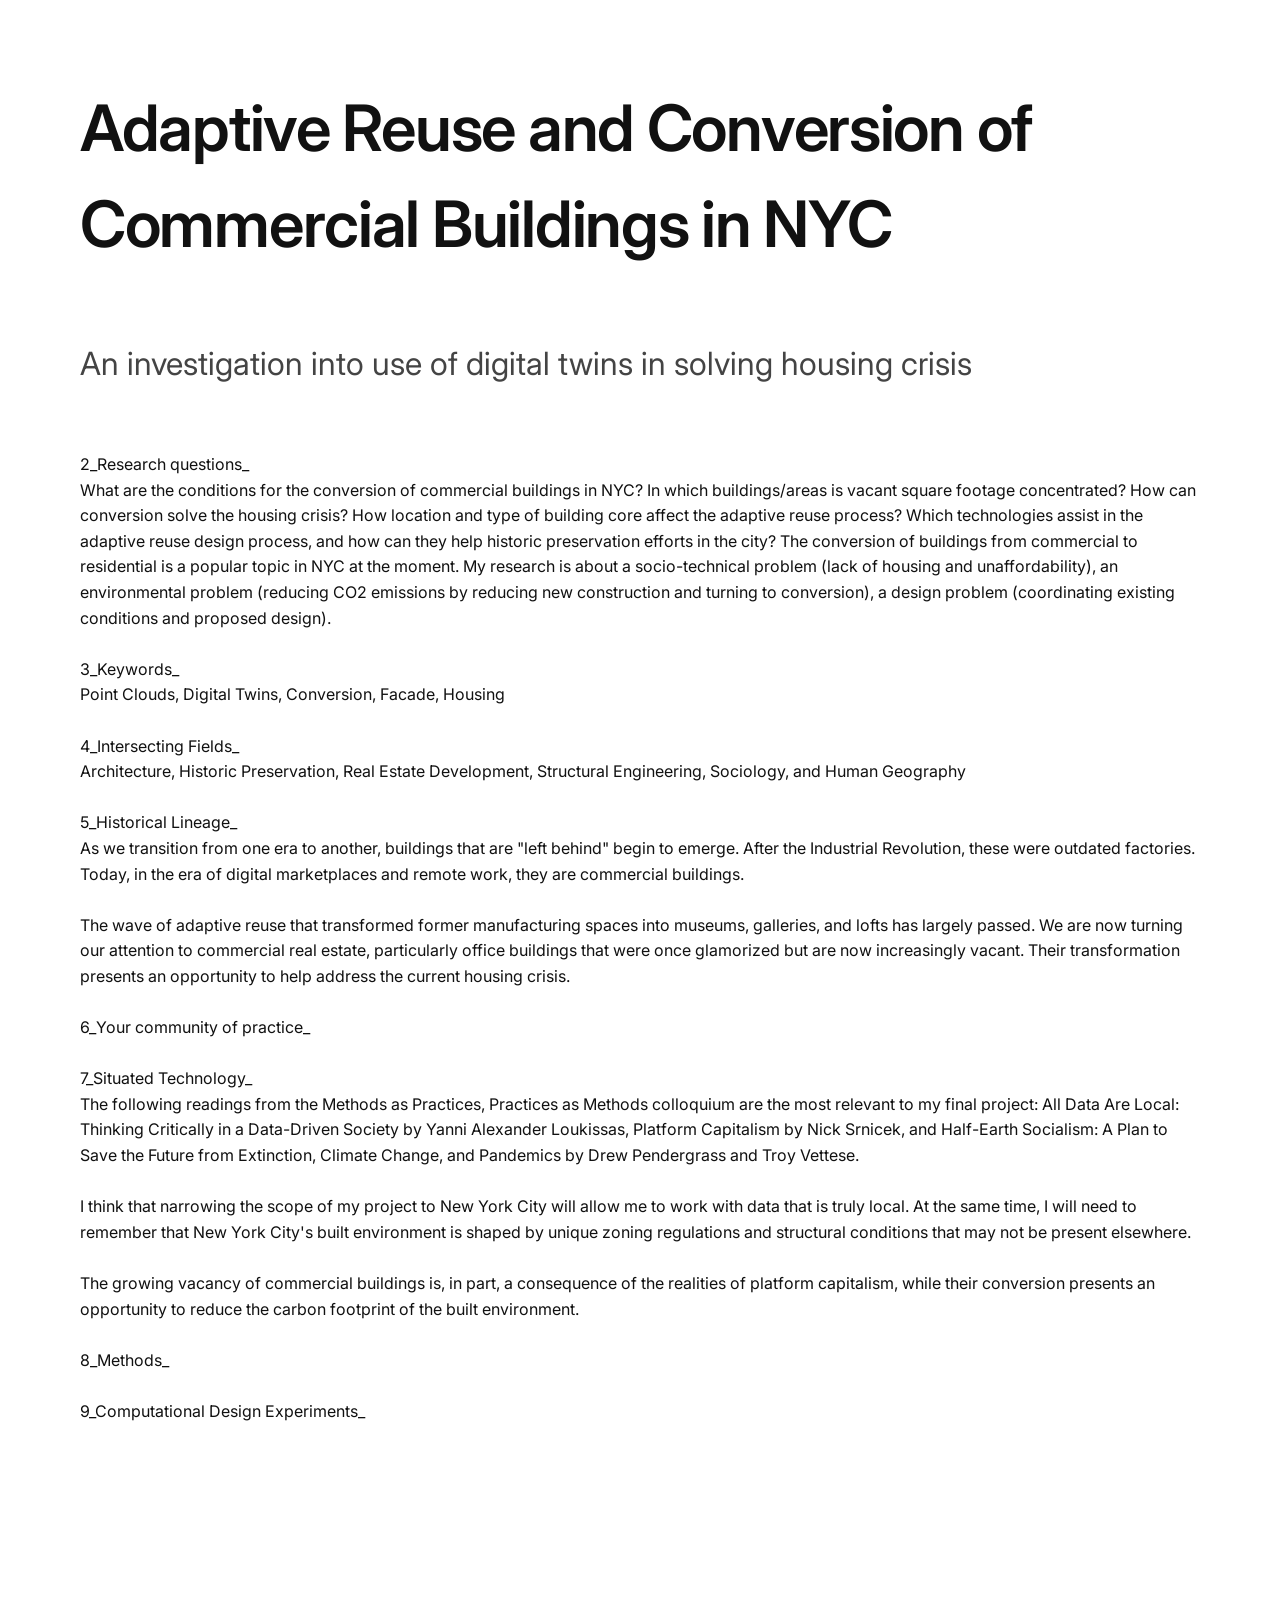
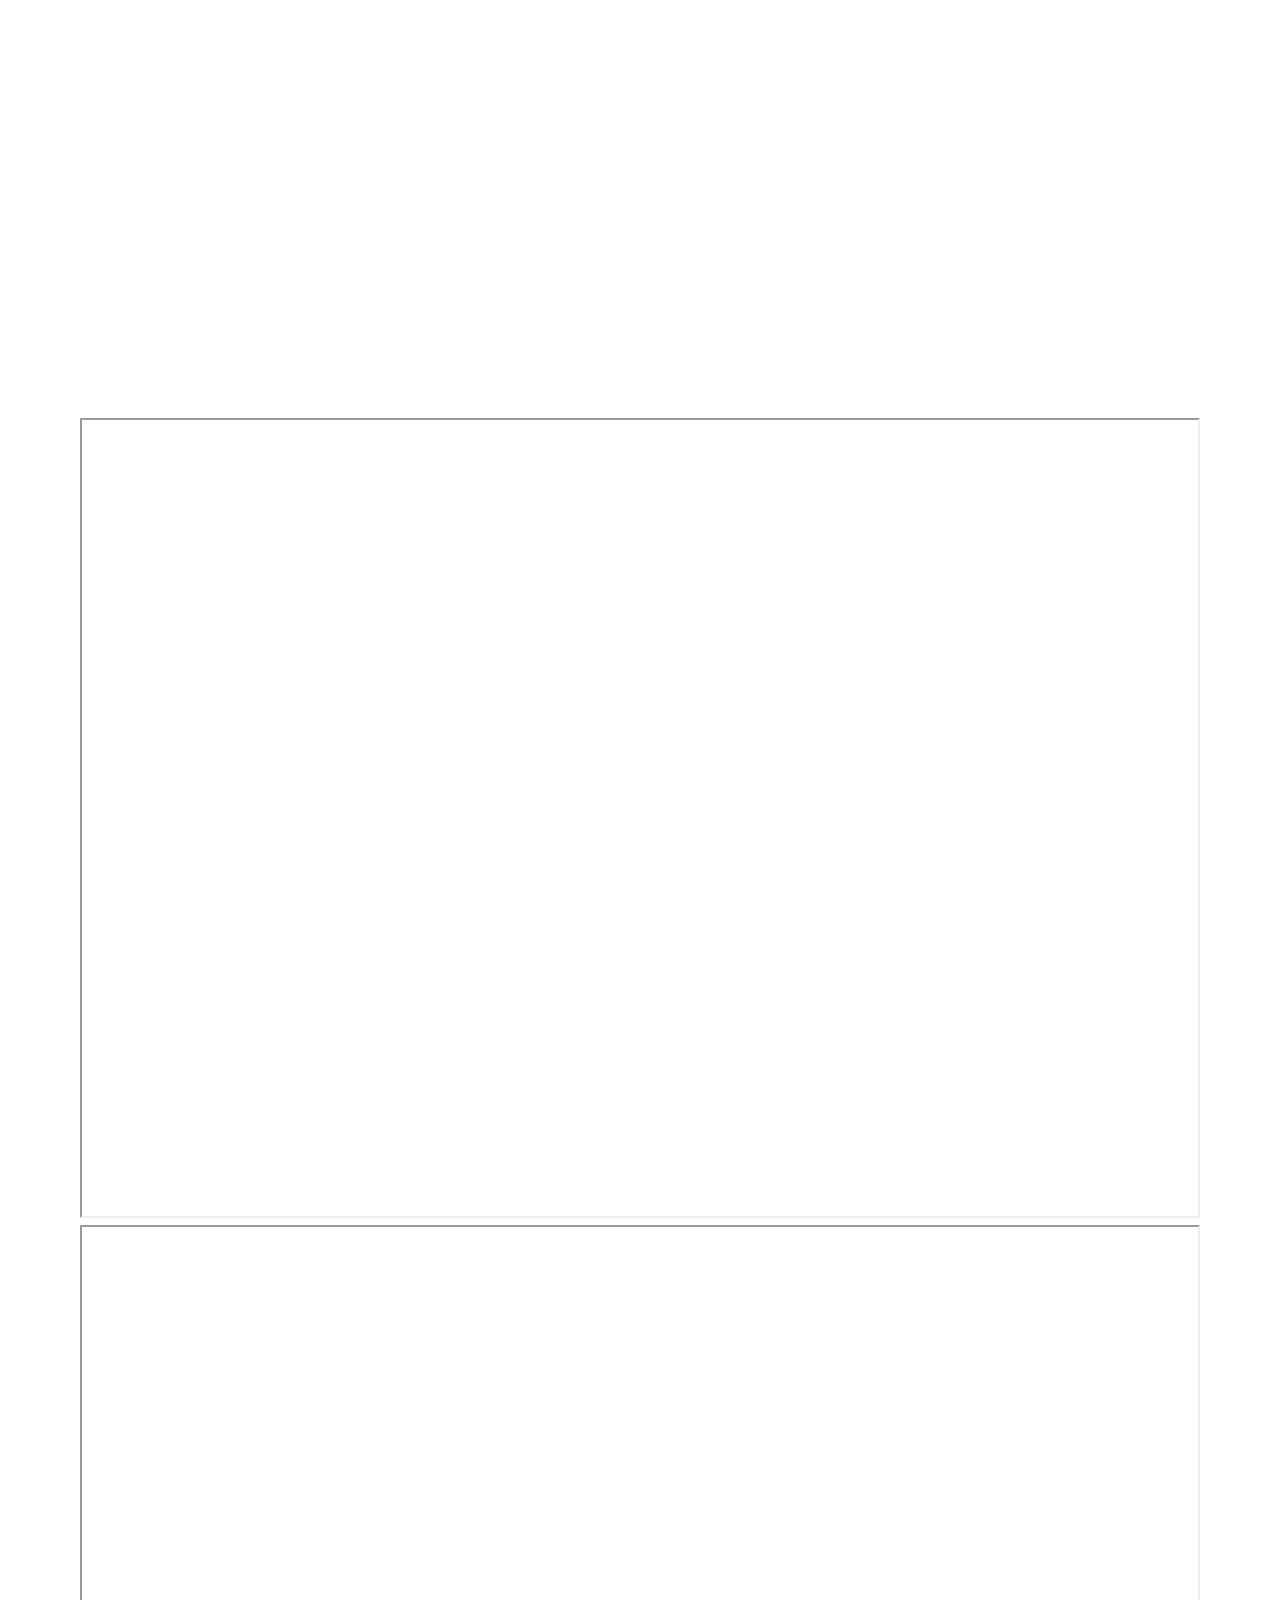
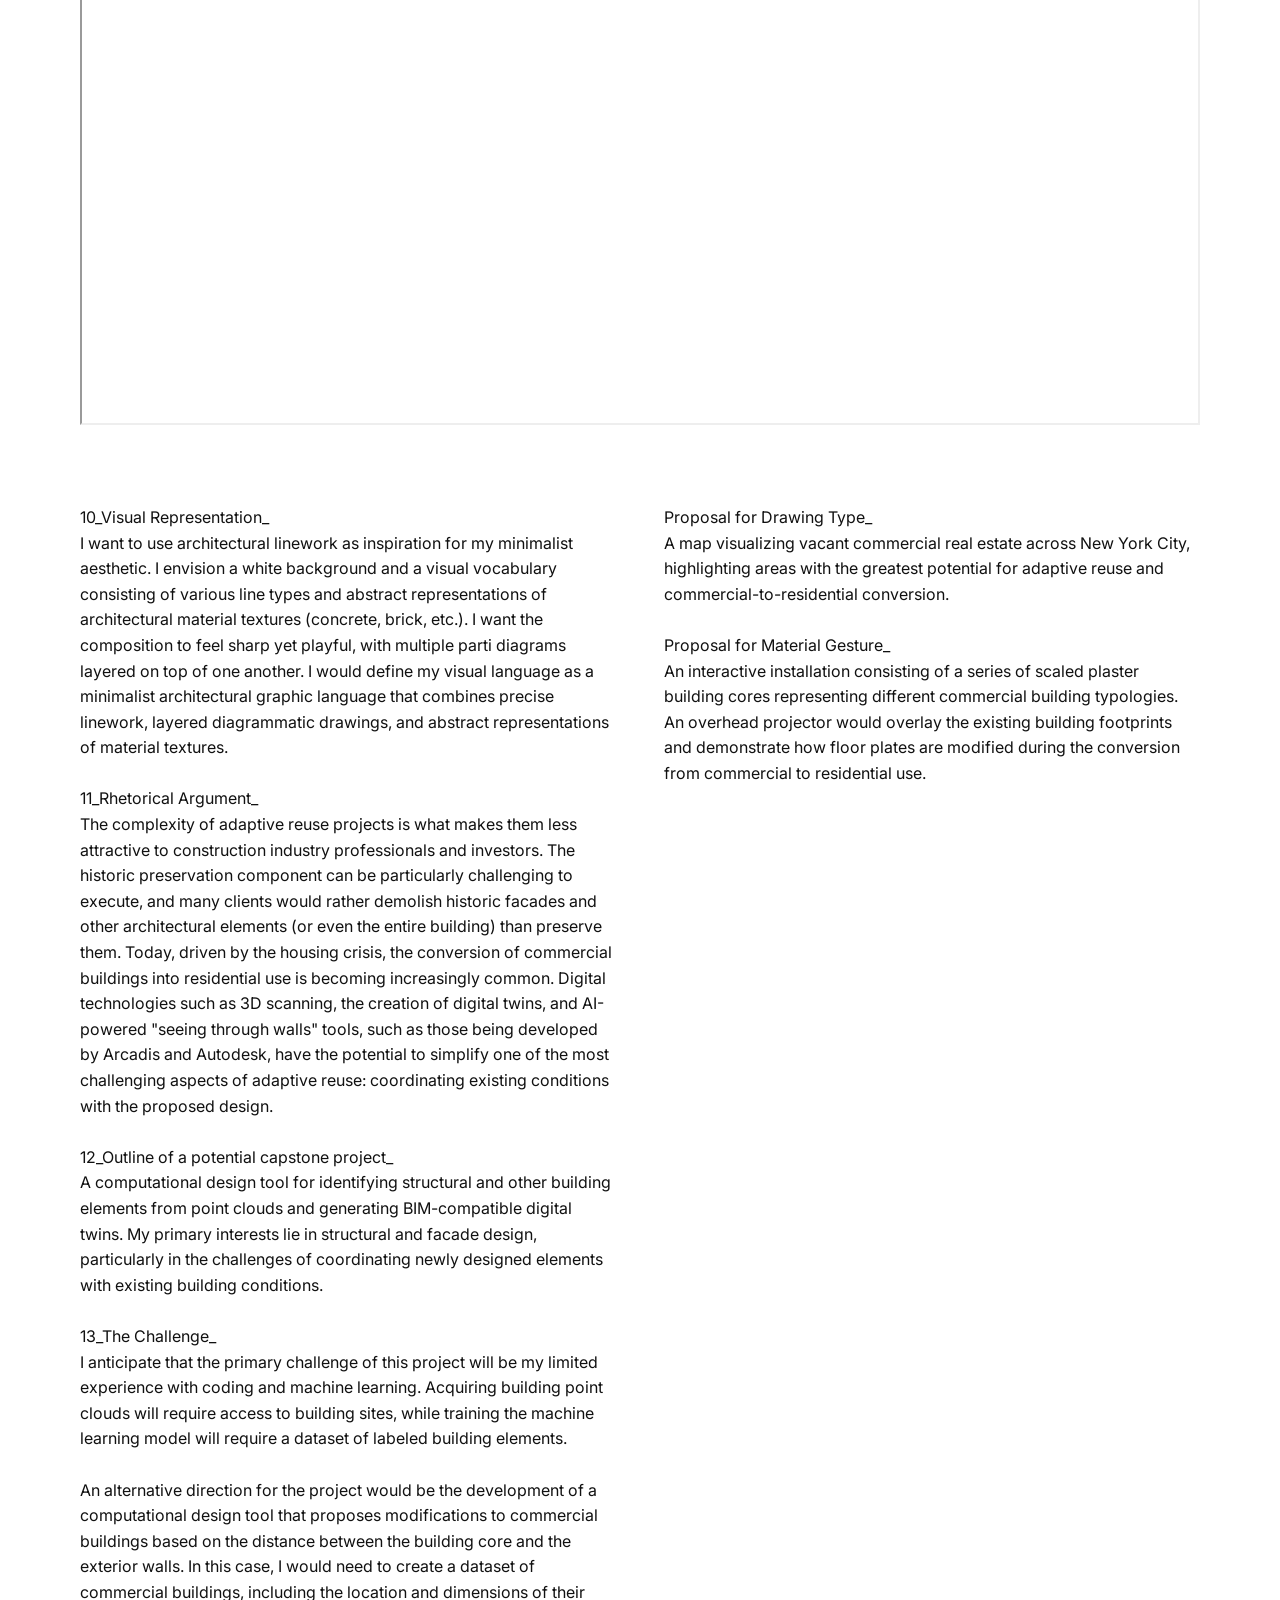
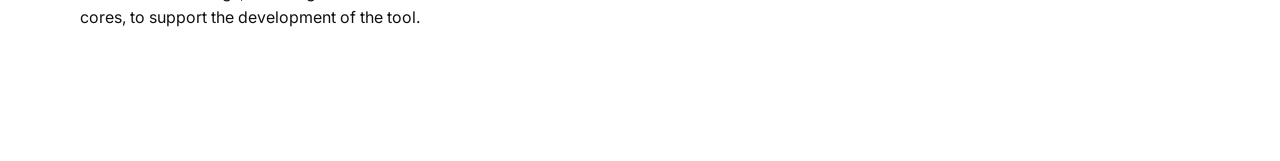
==== index.html @ bbe8e15f "Update 2.html" ====
<!DOCTYPE html>
<html lang="en">

<head>

    <title>Adaptive Reuse and Conversion of Commercial Buildings in NYC</title>

    <!-- Preconnect to Google Fonts main API -->
    <link rel="preconnect" href="https://fonts.googleapis.com">

    <!-- Preconnect to font file server -->
    <link rel="preconnect" href="https://fonts.gstatic.com" crossorigin>

    <!-- Load Inter font -->
    <link href="https://fonts.googleapis.com/css2?family=Inter:wght@300;400;500;600;700&display=swap" rel="stylesheet">

    <!-- Your CSS file -->
    <link rel="stylesheet" href="styles/style.css">

</head>

<body>

    <!-- GRID CONTAINER START -->
    <div class="container">

        <!-- Main title -->
        <h1 class="full">Adaptive Reuse and Conversion of Commercial Buildings in NYC</h1>

        <!-- Author line -->
        <h2 class="full">An investigation into use of digital twins in solving housing crisis</h2>



        <div class="full">
            <p>
                2_Research questions_<br>
                What are the conditions for the conversion of commercial buildings in NYC? In which buildings/areas is vacant square footage concentrated? How can conversion solve the housing crisis? How location and type of building core affect the adaptive reuse process?  Which technologies assist in the adaptive reuse design process, and how can they help historic preservation efforts in the city? The conversion of buildings from commercial to residential is a popular topic in NYC at the moment. My research is about a socio-technical problem (lack of housing and unaffordability), an environmental problem (reducing CO2 emissions by reducing new construction and turning to conversion), a design problem (coordinating existing conditions and proposed design).<br><br>
                3_Keywords_<br>
                Point Clouds, Digital Twins, Conversion, Facade, Housing<br><br>
                4_Intersecting Fields_<br>
                Architecture, Historic Preservation, Real Estate Development, Structural Engineering, Sociology, and
                Human Geography<br><br>

                5_Historical Lineage_<br>
                As we transition from one era to another, buildings that are "left behind" begin to emerge. After the
                Industrial Revolution, these were outdated factories. Today, in the era of digital marketplaces and
                remote work, they are commercial buildings.<br><br>

                The wave of adaptive reuse that transformed former manufacturing spaces into museums, galleries, and
                lofts has largely passed. We are now turning our attention to commercial real estate, particularly
                office buildings that were once glamorized but are now increasingly vacant. Their transformation
                presents an opportunity to help address the current housing crisis.<br><br>

                6_Your community of practice_<br><br>

                7_Situated Technology_<br>    

                The following readings from the Methods as Practices, Practices as Methods colloquium are the most
                relevant to my final project: All Data Are Local: Thinking Critically in a Data-Driven Society by Yanni
                Alexander Loukissas, Platform Capitalism by Nick Srnicek, and Half-Earth Socialism: A Plan to Save the
                Future from Extinction, Climate Change, and Pandemics by Drew Pendergrass and Troy Vettese.<br><br>

                I think that narrowing the scope of my project to New York City will allow me to work with data that is
                truly local. At the same time, I will need to remember that New York City's built environment is shaped
                by unique zoning regulations and structural conditions that may not be present elsewhere.<br><br>

                The growing vacancy of commercial buildings is, in part, a consequence of the realities of platform
                capitalism, while their conversion presents an opportunity to reduce the carbon footprint of the built
                environment.<br><br>

                8_Methods_<br><br>

                9_Computational Design Experiments_<br><br>

                <video autoplay muted loop playsinline width="100%">
                    <source src="videos/test run.mp4" type="video/mp4">
                </video>

                <iframe src="pdfs/Page1.pdf" width="100%" height="800" title="Script">
                </iframe>

                <iframe src="pdfs/Page2.pdf" width="100%" height="800" title="60 Wall Street Analysis">
                </iframe>





            </p>
        </div>

        <div class="half">

            <p>
                10_Visual Representation_<br>

                I want to use architectural linework as inspiration for my minimalist aesthetic. I envision a white
                background and a visual vocabulary consisting of various line types and abstract representations of
                architectural material textures (concrete, brick, etc.). I want the composition to feel sharp yet
                playful, with multiple parti diagrams layered on top of one another. I would define my visual language
                as a minimalist architectural graphic language that combines precise linework, layered diagrammatic
                drawings, and abstract representations of material textures.<br><br>


                11_Rhetorical Argument_<br>
                The complexity of adaptive reuse projects is what makes them less attractive to construction industry
                professionals and investors. The historic preservation component can be particularly challenging to
                execute, and many clients would rather demolish historic facades and other architectural elements (or
                even the entire building) than preserve them. Today, driven by the housing crisis, the conversion of
                commercial buildings into residential use is
                becoming increasingly common. Digital technologies such as 3D scanning, the creation of digital twins,
                and AI-powered "seeing through walls" tools, such as those being developed by Arcadis and Autodesk, have
                the potential to simplify one of the most challenging aspects of adaptive reuse: coordinating existing
                conditions with the proposed design.<br><br>

                12_Outline of a potential capstone project_<br>
                A computational design tool for identifying structural and other building elements from point clouds and
                generating BIM-compatible digital twins. My primary interests lie in structural and facade design,
                particularly in the challenges of coordinating newly designed elements with existing building
                conditions.<br><br>

                13_The Challenge_<br>
                I anticipate that the primary challenge of this project will be my limited experience with coding and
                machine learning. Acquiring building point clouds will require access to building sites, while training
                the machine learning model will require a dataset of labeled building elements.<br><br>

                An alternative direction for the project would be the development of a computational design tool that
                proposes modifications to commercial buildings based on the distance between the building core and the
                exterior walls. In this case, I would need to create a dataset of commercial buildings, including the
                location and dimensions of their cores, to support the development of the tool.<br><br>


            </p>

        </div>

        <div class="half">
            <p>

                Proposal for Drawing Type_<br>

                A map visualizing vacant commercial real estate across New York City, highlighting areas with the
                greatest
                potential for adaptive reuse and commercial-to-residential conversion.<br><br>

                Proposal for Material Gesture_<br>

                An interactive installation consisting of a series of scaled plaster building cores representing
                different
                commercial building typologies. An overhead projector would overlay the existing building footprints and
                demonstrate how floor plates are modified during the conversion from commercial to residential
                use.<br><br>

            </p>
        </div>

    </div>
    <!-- GRID CONTAINER END -->

</body>

</html>
---- styles/style.css ----
/* Set global design variables (colors, spacing system, etc.) */
:root {
  /* Define main black color */
  --black: #111111;

  /* Define white background color */
  --white: #ffffff;

  /* Define spacing unit for consistent layout rhythm */
  --space: 16px;
}

/* Reset default browser spacing and set box model behavior */
* {
  /* Remove default margin */
  margin: 0;

  /* Remove default padding */
  padding: 0;

  /* Include padding + border in element width calculations */
  box-sizing: border-box;
}

/* Main page body styles */
body {
  /* Set font for entire page */
  font-family: "Inter", sans-serif;

  /* Set background color */
  background-color: var(--white);

  /* Set default text color */
  color: var(--black);

  /* Add spacing around entire page */
  padding: 80px;

  /* Set comfortable line spacing */
  line-height: 1.5;
}

.container {
  display: grid;

  /* 12 equal columns */
  grid-template-columns: repeat(12, minmax(0, 1fr));

  /* Separate horizontal and vertical spacing */
  column-gap: 48px;
  row-gap: 48px;

  width: 100%;
}

/* Full-width section inside grid (spans all 12 columns) */
.full {
  /* Start at column 1 and span all 12 columns */
  grid-column: 1 / span 12;
}

/* Half-width section (6 columns) */
.half {
  /* Span 6 out of 12 columns */
  grid-column: span 6;
}

/* One-third width section (4 columns) */

.left {
    grid-column: 1 / span 4;
}

.center {
    grid-column: 5 / span 4;
}

.right {
    grid-column: 9 / span 4;
}






/* Typography: main title */
h1 {
  /* Set large type size for hierarchy */
  font-size: clamp(36px, 5vw, 72px);

  /* Make text bold */
  font-weight: 600;

  /* Reduce spacing between letters slightly for Swiss look */
  letter-spacing: -0.02em;

  /* Add space below heading */
  margin-bottom: 20px;
}

/* Typography: subtitle */
h2 {
  /* Medium-large size */
  font-size: clamp(22px, 2.5vw, 32px);

  /* Normal weight */
  font-weight: 400;

  /* Add spacing below */
  margin-bottom: 16px;

  /* Subtle color hierarchy */
  color: #444;
}

/* Typography: subtitle */
h3 {
  /* Medium-large size */
  font-size: clamp(22px, 2.5vw, 32px);

  /* Normal weight */
  font-weight: 400;

  /* Add spacing below */
  margin-bottom: 16px;

  /* Subtle color hierarchy */
  color: #FF4500;
}

/* Body text styling */
p {
  /* Standard readable size */
  font-size: clamp(16px, 1.1vw, 20px);

  /* Comfortable line spacing */
  line-height: 1.6;

  /* Space below paragraphs */
  margin-bottom: 24px;
}

a {

  /* Standard readable size */
  font-size: clamp(16px, 1.1vw, 20px);

  /* Comfortable line spacing */
  line-height: 1.6;

  /* Space below paragraphs */
  margin-bottom: 24px;

  color: black;
}

.clean-link {
  color: inherit;
  text-decoration: none;
}
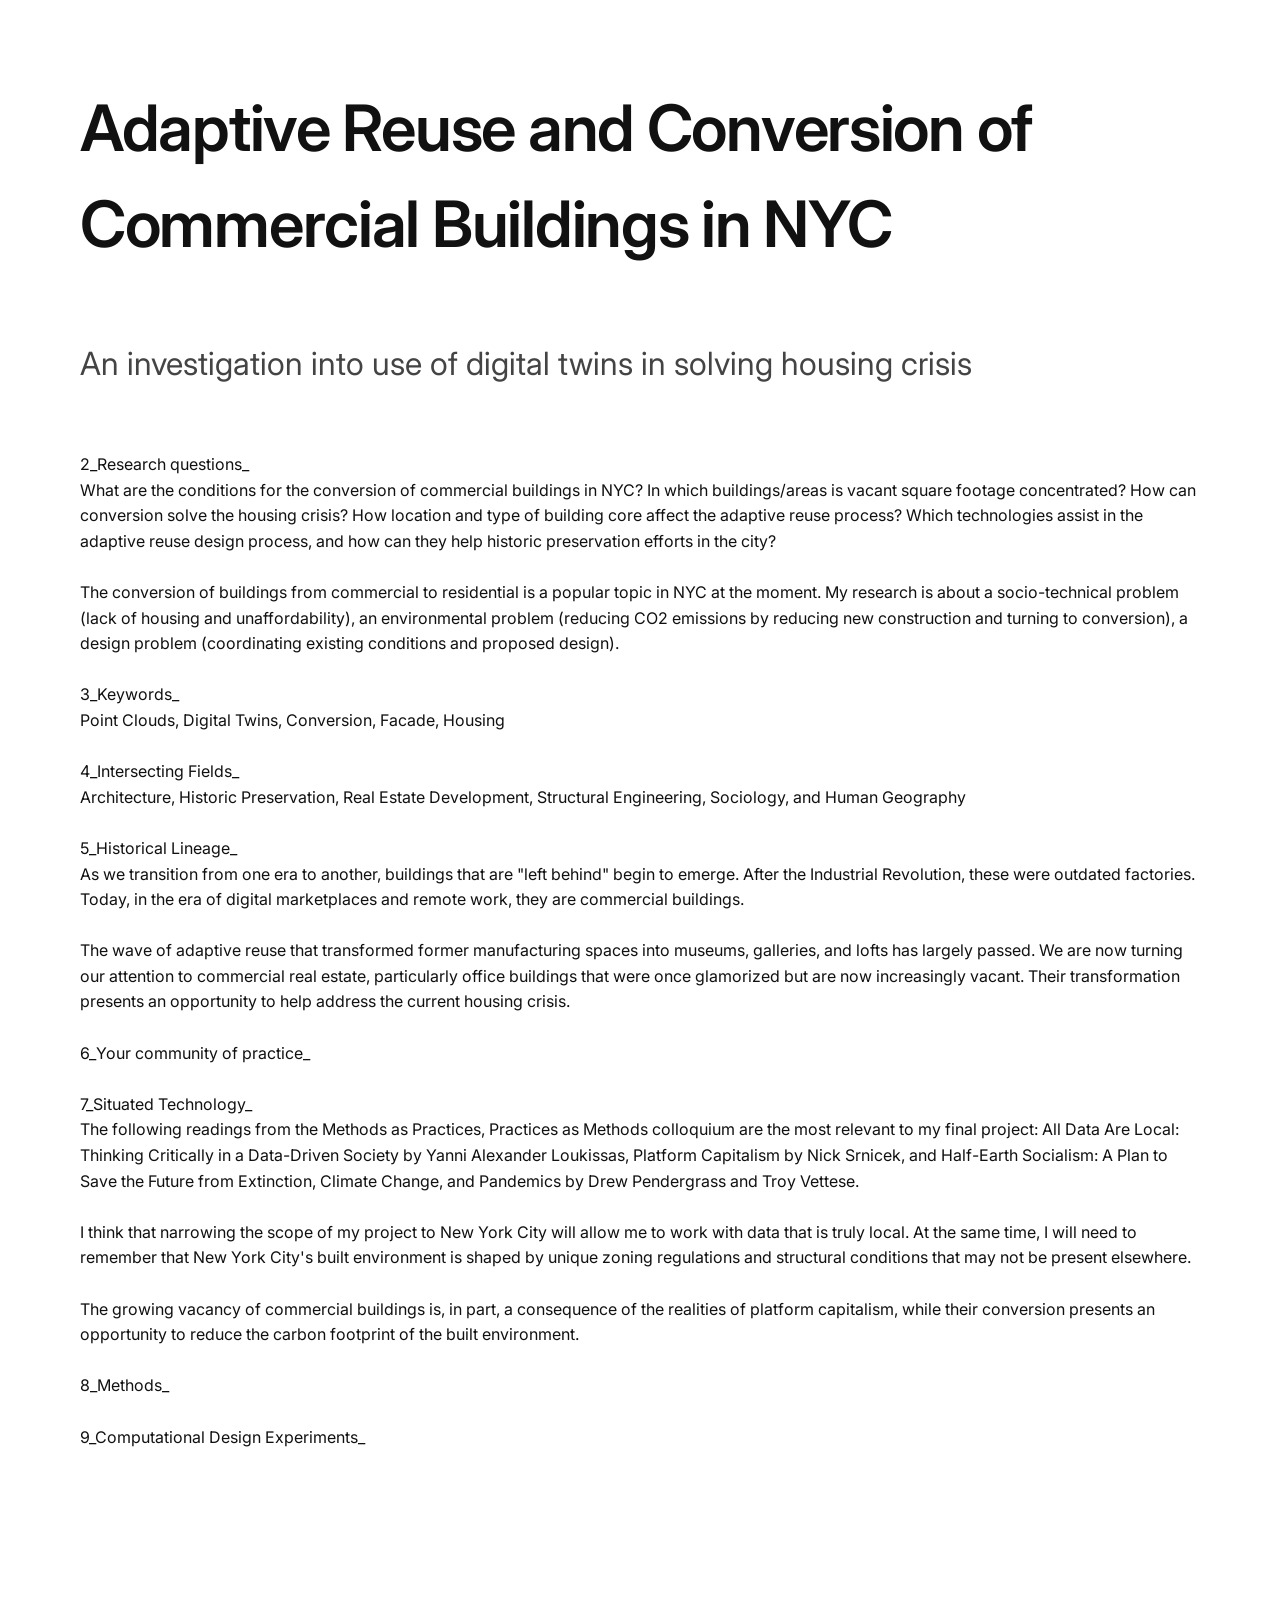
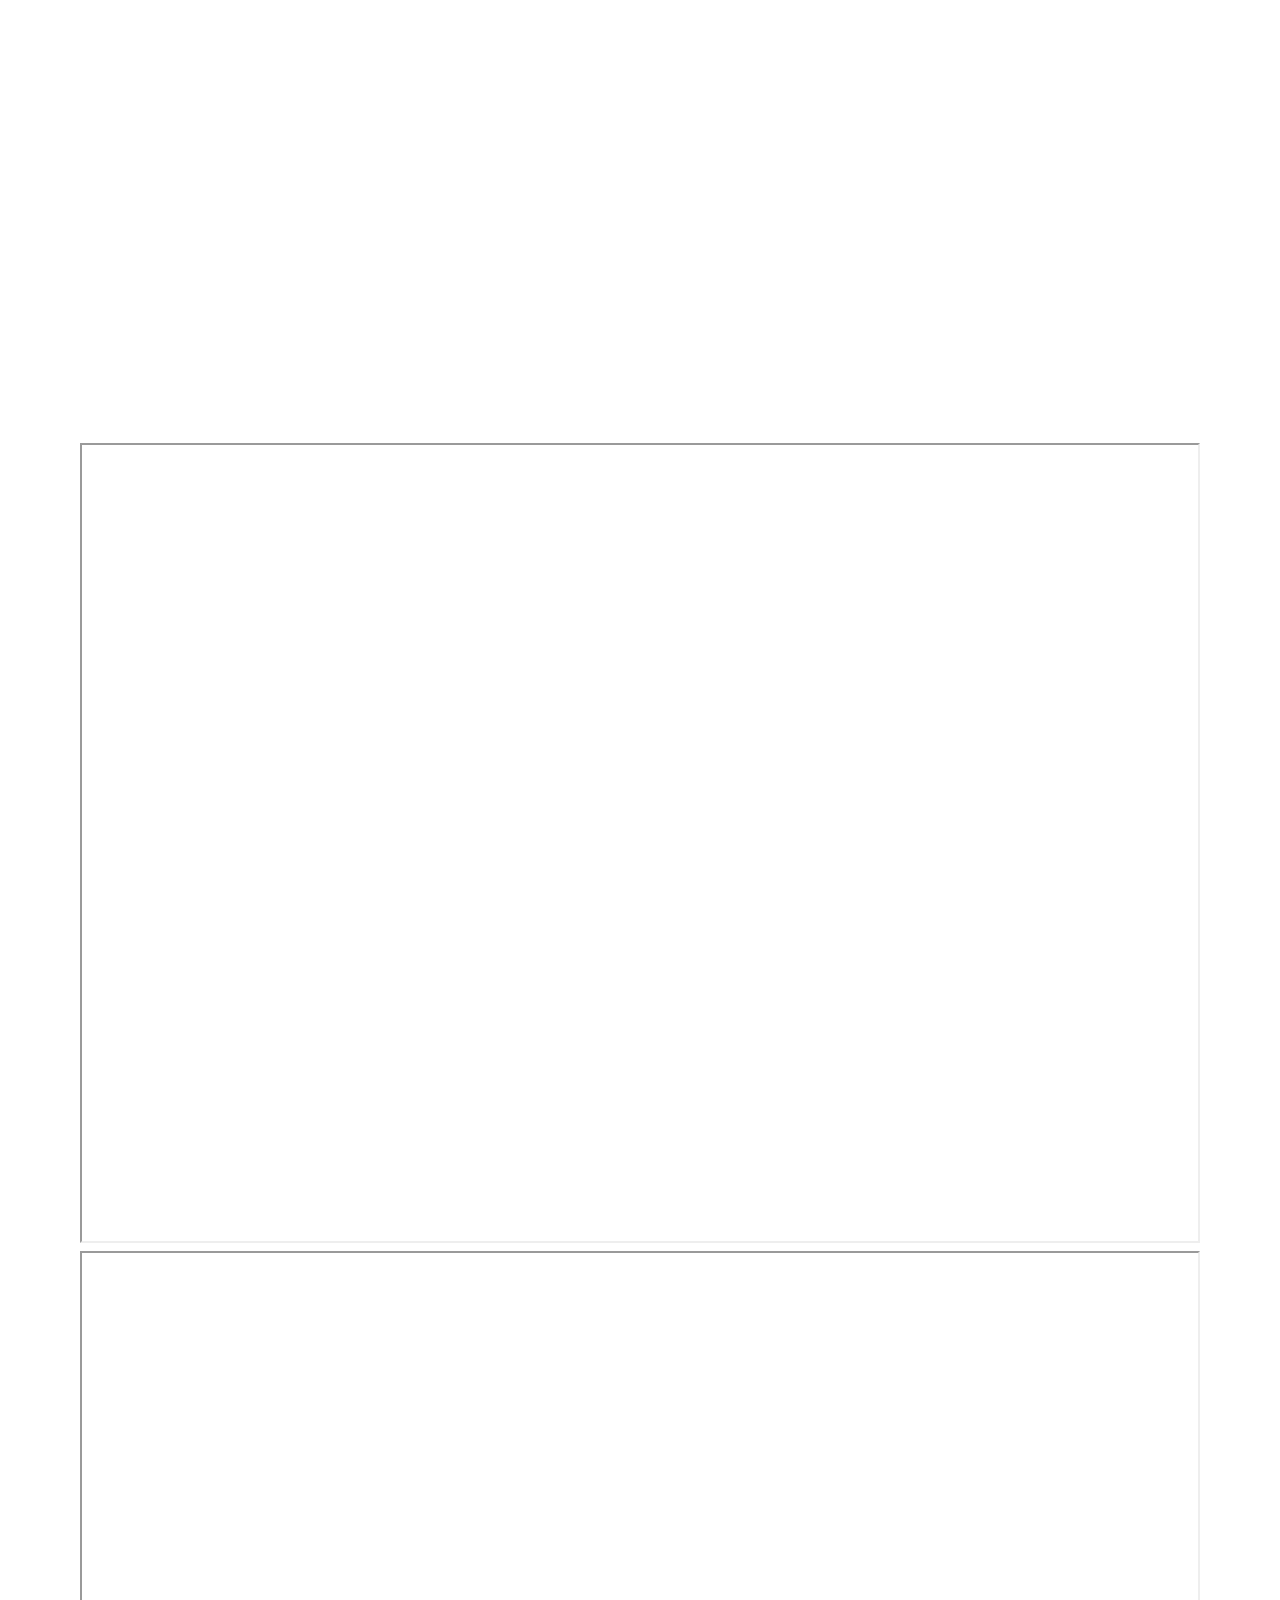
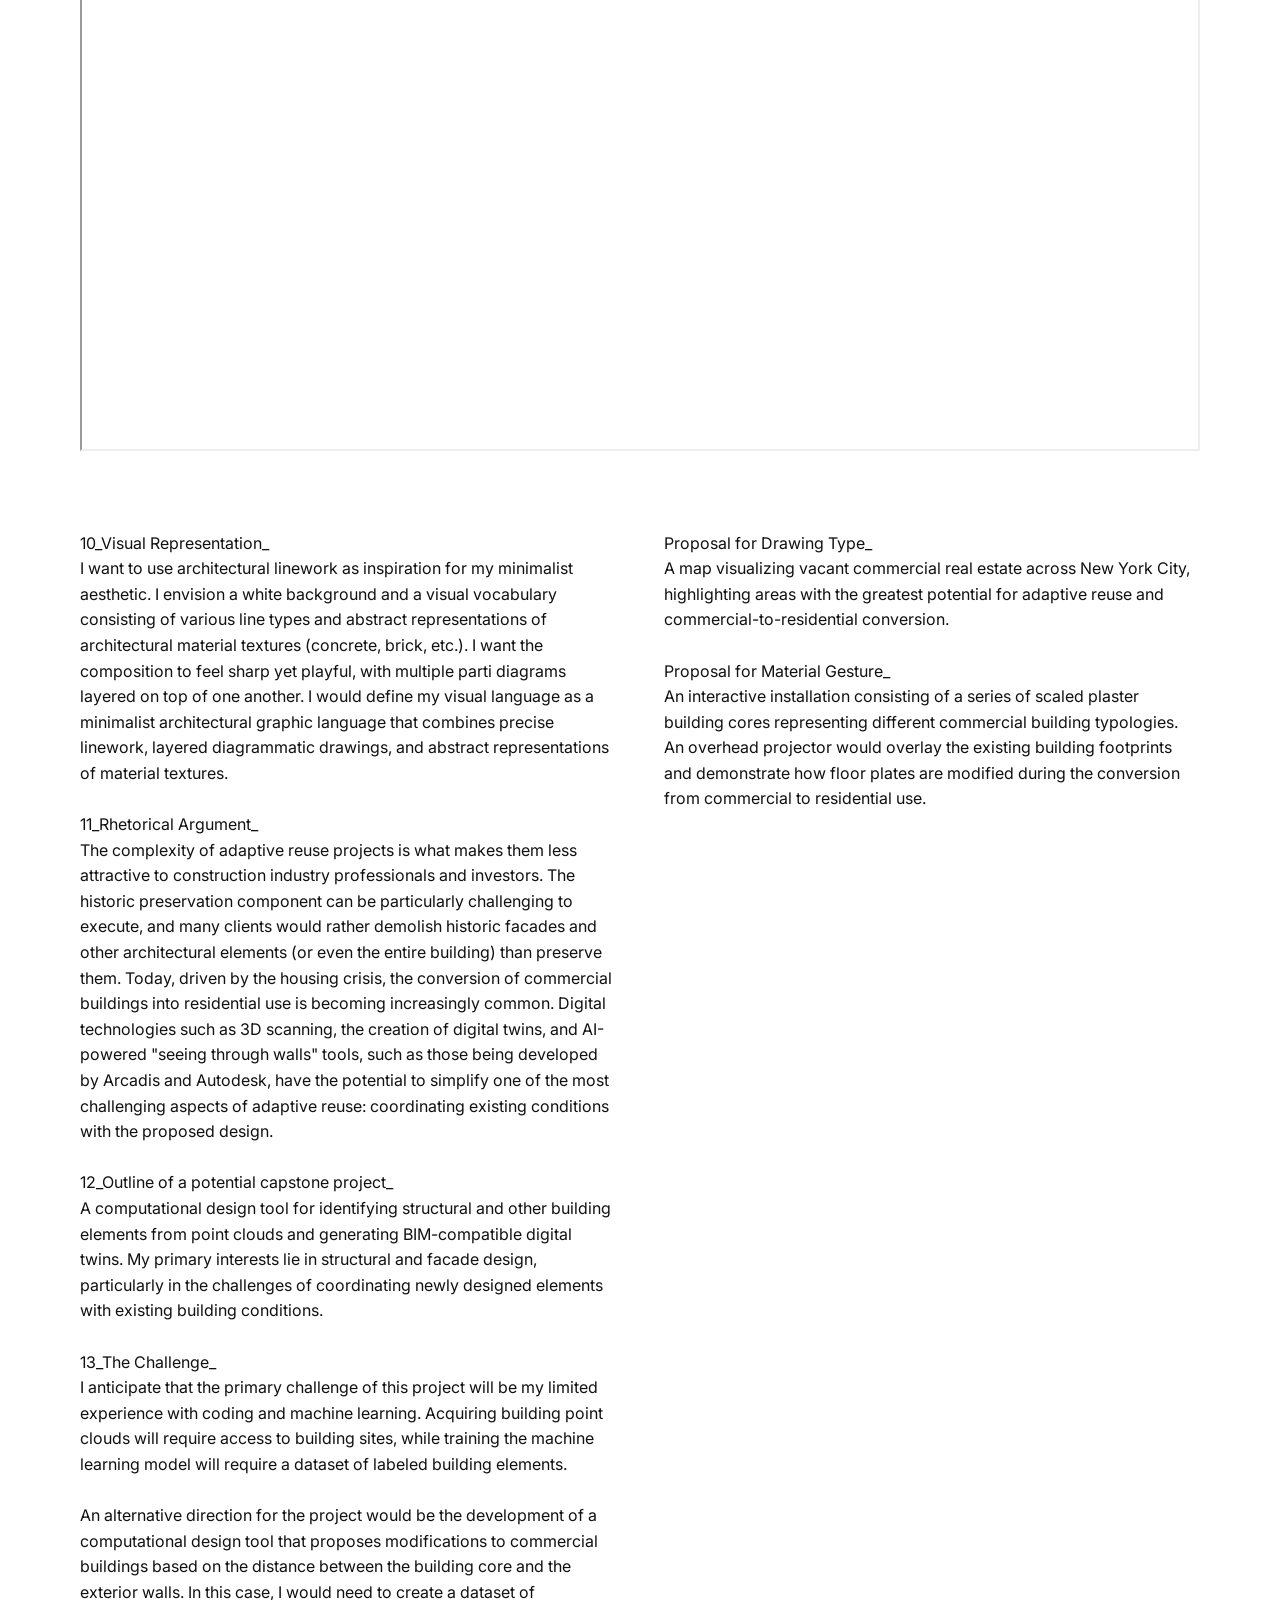
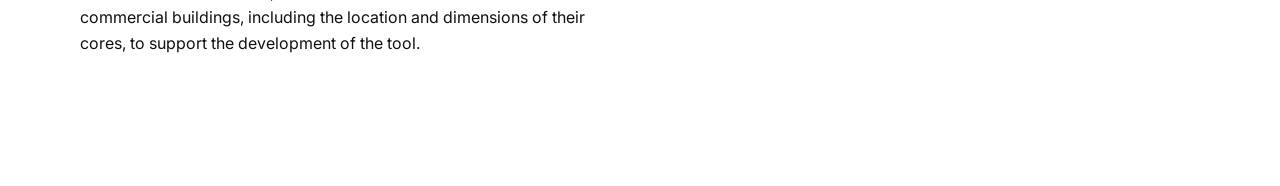
==== commit 94b542dd: "Update text.html" ====
--- a/index.html
+++ b/index.html
@@ -35,7 +35,8 @@
         <div class="full">
             <p>
                 2_Research questions_<br>
-                What are the conditions for the conversion of commercial buildings in NYC? In which buildings/areas is vacant square footage concentrated? How can conversion solve the housing crisis? How location and type of building core affect the adaptive reuse process?  Which technologies assist in the adaptive reuse design process, and how can they help historic preservation efforts in the city? The conversion of buildings from commercial to residential is a popular topic in NYC at the moment. My research is about a socio-technical problem (lack of housing and unaffordability), an environmental problem (reducing CO2 emissions by reducing new construction and turning to conversion), a design problem (coordinating existing conditions and proposed design).<br><br>
+                What are the conditions for the conversion of commercial buildings in NYC? In which buildings/areas is vacant square footage concentrated? How can conversion solve the housing crisis? How location and type of building core affect the adaptive reuse process?  Which technologies assist in the adaptive reuse design process, and how can they help historic preservation efforts in the city?<br><br> 
+                The conversion of buildings from commercial to residential is a popular topic in NYC at the moment. My research is about a socio-technical problem (lack of housing and unaffordability), an environmental problem (reducing CO2 emissions by reducing new construction and turning to conversion), a design problem (coordinating existing conditions and proposed design).<br><br>
                 3_Keywords_<br>
                 Point Clouds, Digital Twins, Conversion, Facade, Housing<br><br>
                 4_Intersecting Fields_<br>
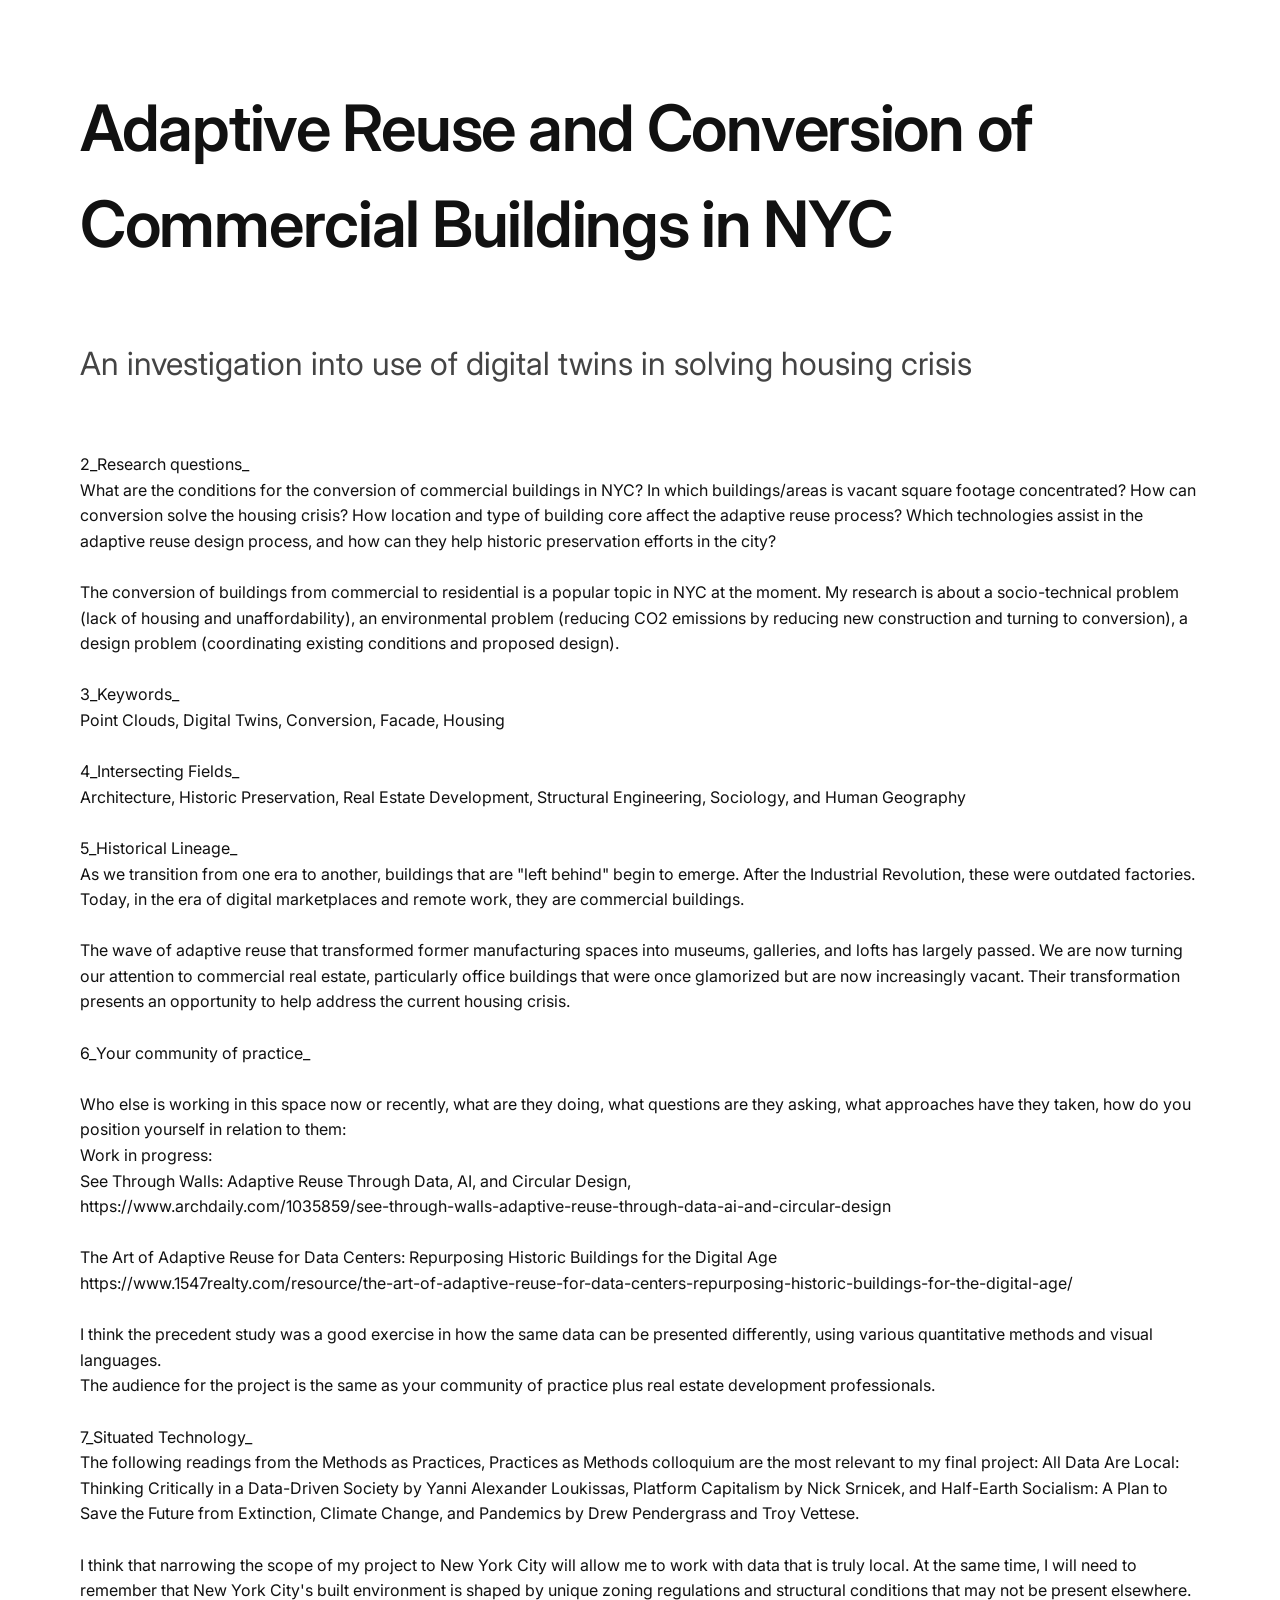
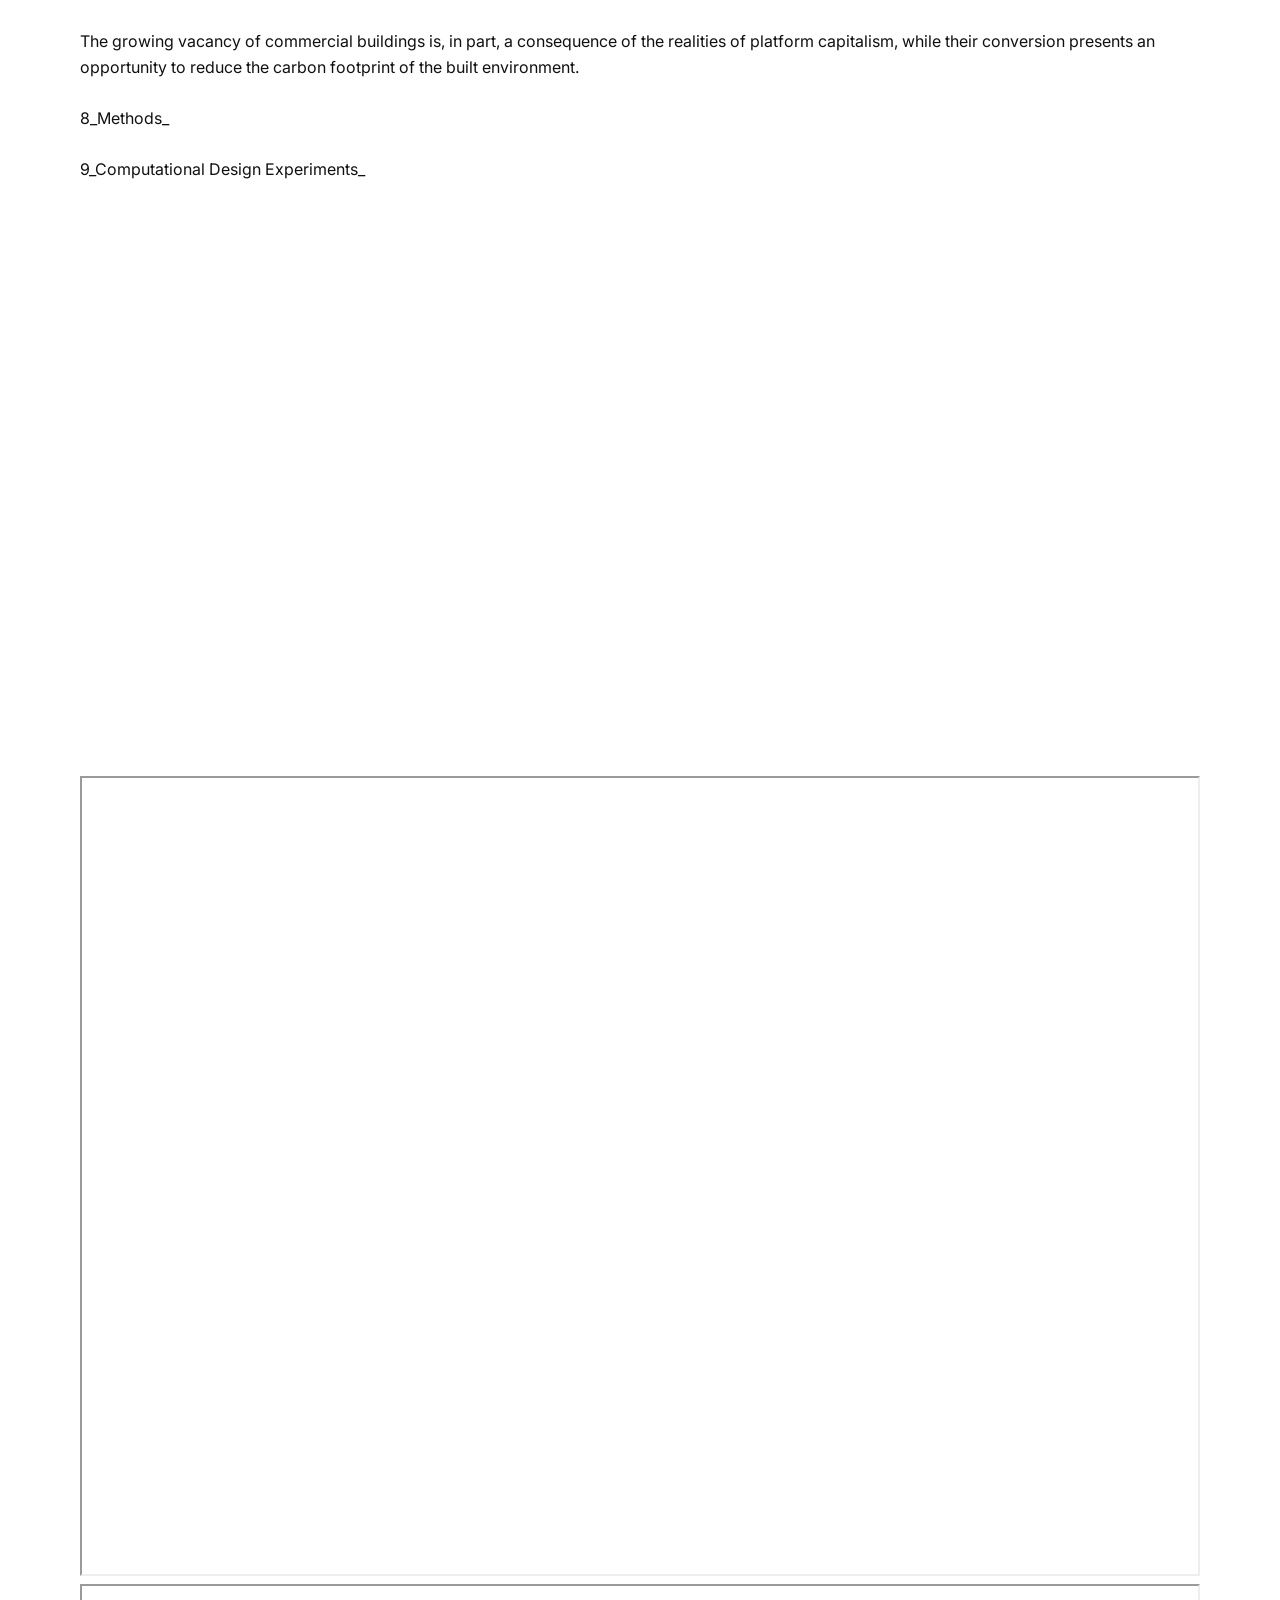
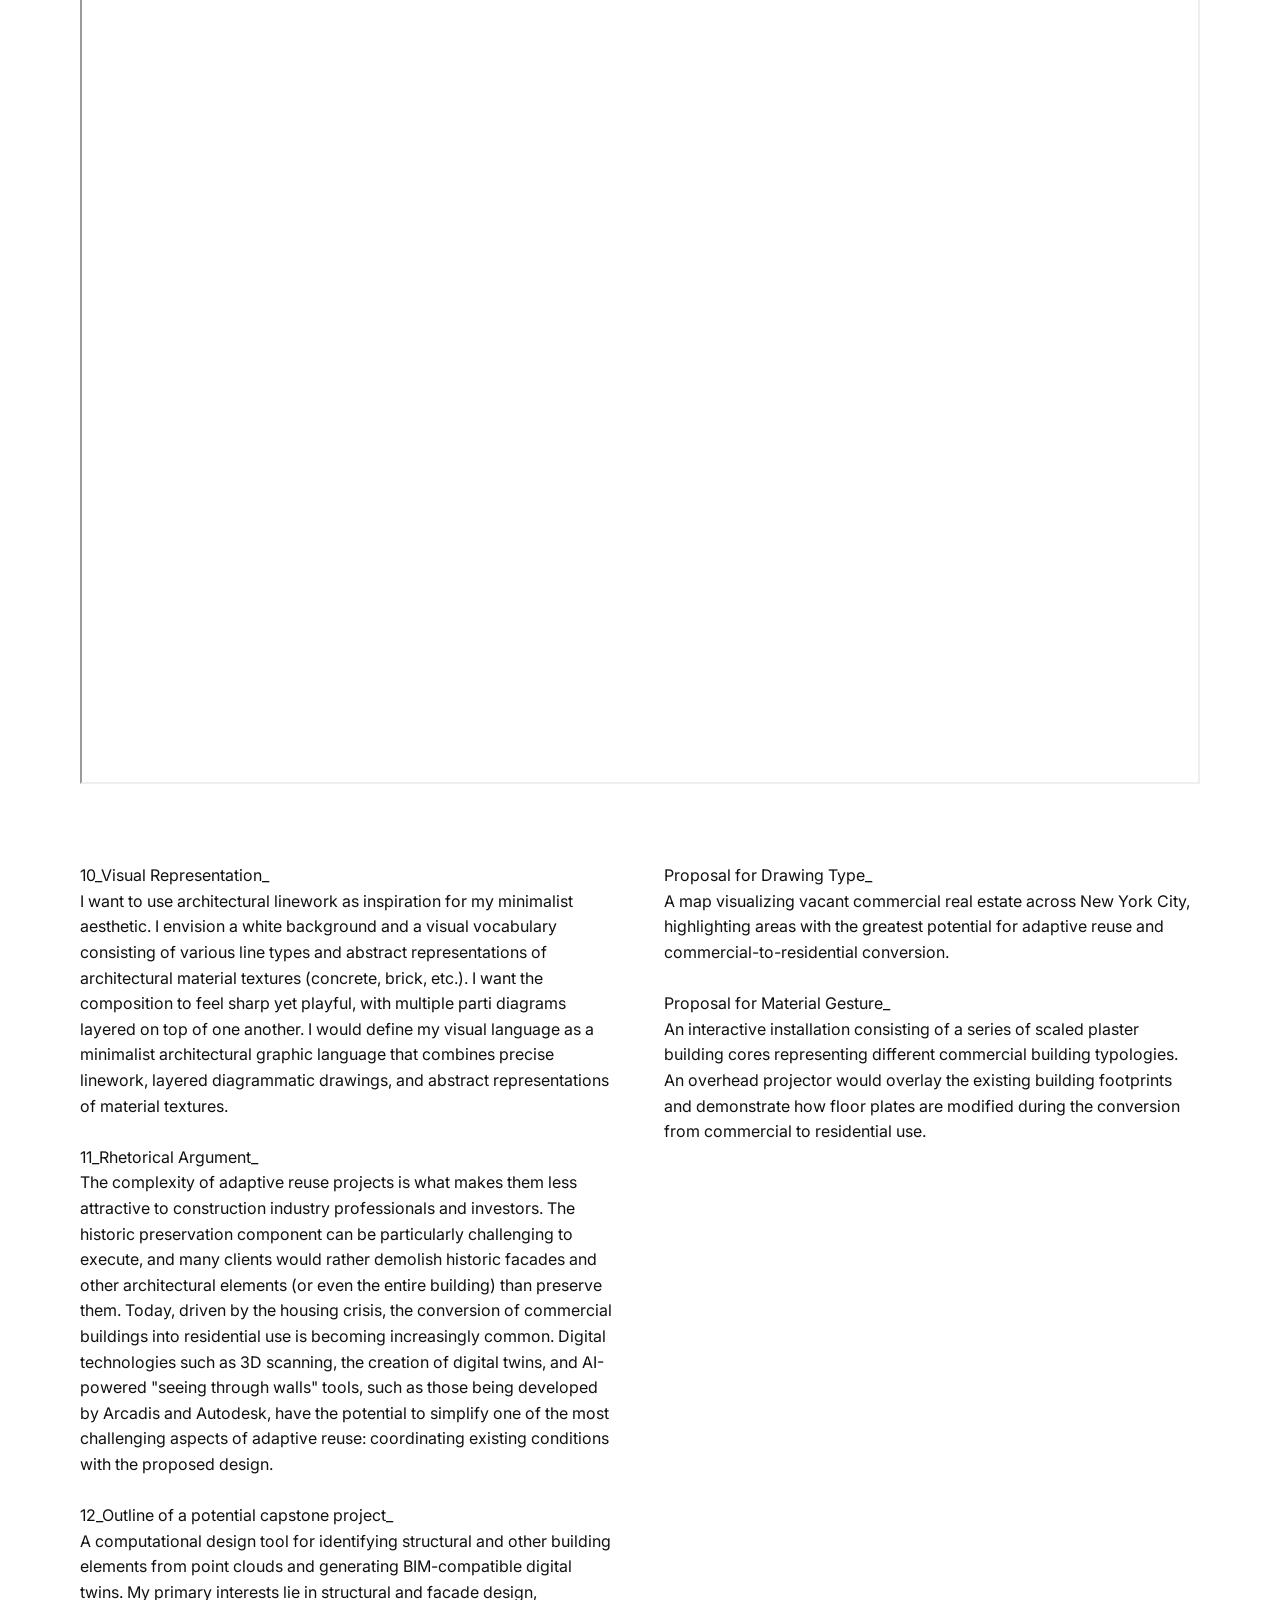
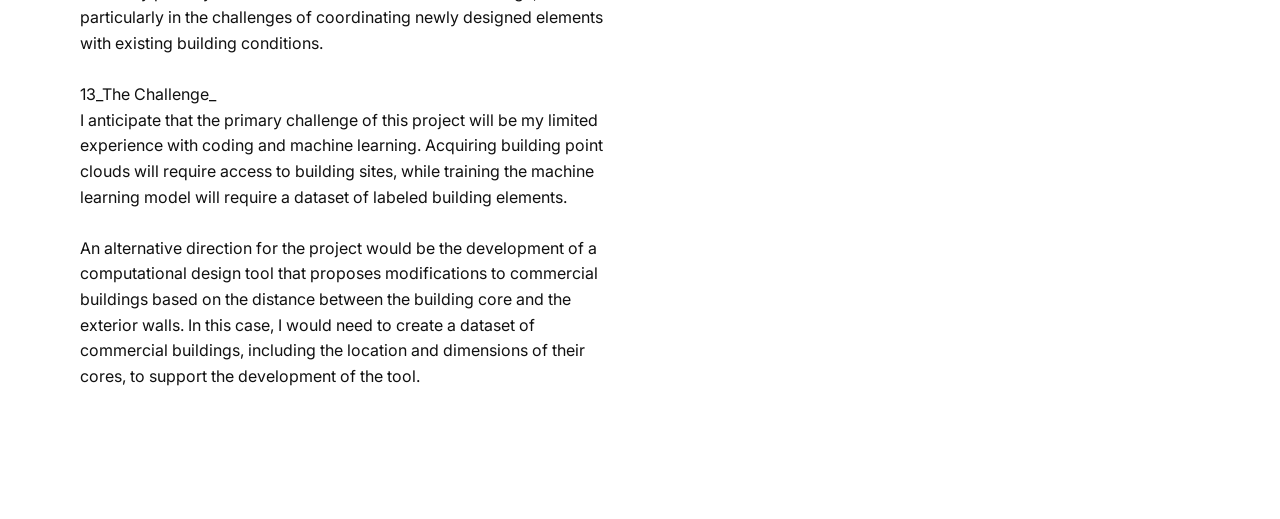
==== commit 0a7e6012: "new section index.html" ====
--- a/index.html
+++ b/index.html
@@ -54,6 +54,25 @@
                 presents an opportunity to help address the current housing crisis.<br><br>
 
                 6_Your community of practice_<br><br>
+                Who else is working in this space now or recently, what are they doing, what questions are they asking, what approaches have they taken, how do you position yourself in relation to them:<br>
+
+  Work in progress:<br>
+
+  See Through Walls: Adaptive Reuse Through Data, AI, and Circular Design,<br>
+https://www.archdaily.com/1035859/see-through-walls-adaptive-reuse-through-data-ai-and-circular-design
+
+  <br><br>
+
+  The Art of Adaptive Reuse for Data Centers: Repurposing Historic Buildings for the Digital Age<br>
+
+  https://www.1547realty.com/resource/the-art-of-adaptive-reuse-for-data-centers-repurposing-historic-buildings-for-the-digital-age/
+
+<br><br>
+
+I think the precedent study was a good exercise in how the same data can be presented differently, using various quantitative methods and visual languages. <br>
+
+The audience for the project is the same as your community of practice plus real estate development professionals. <br><br>
+
 
                 7_Situated Technology_<br>    
 
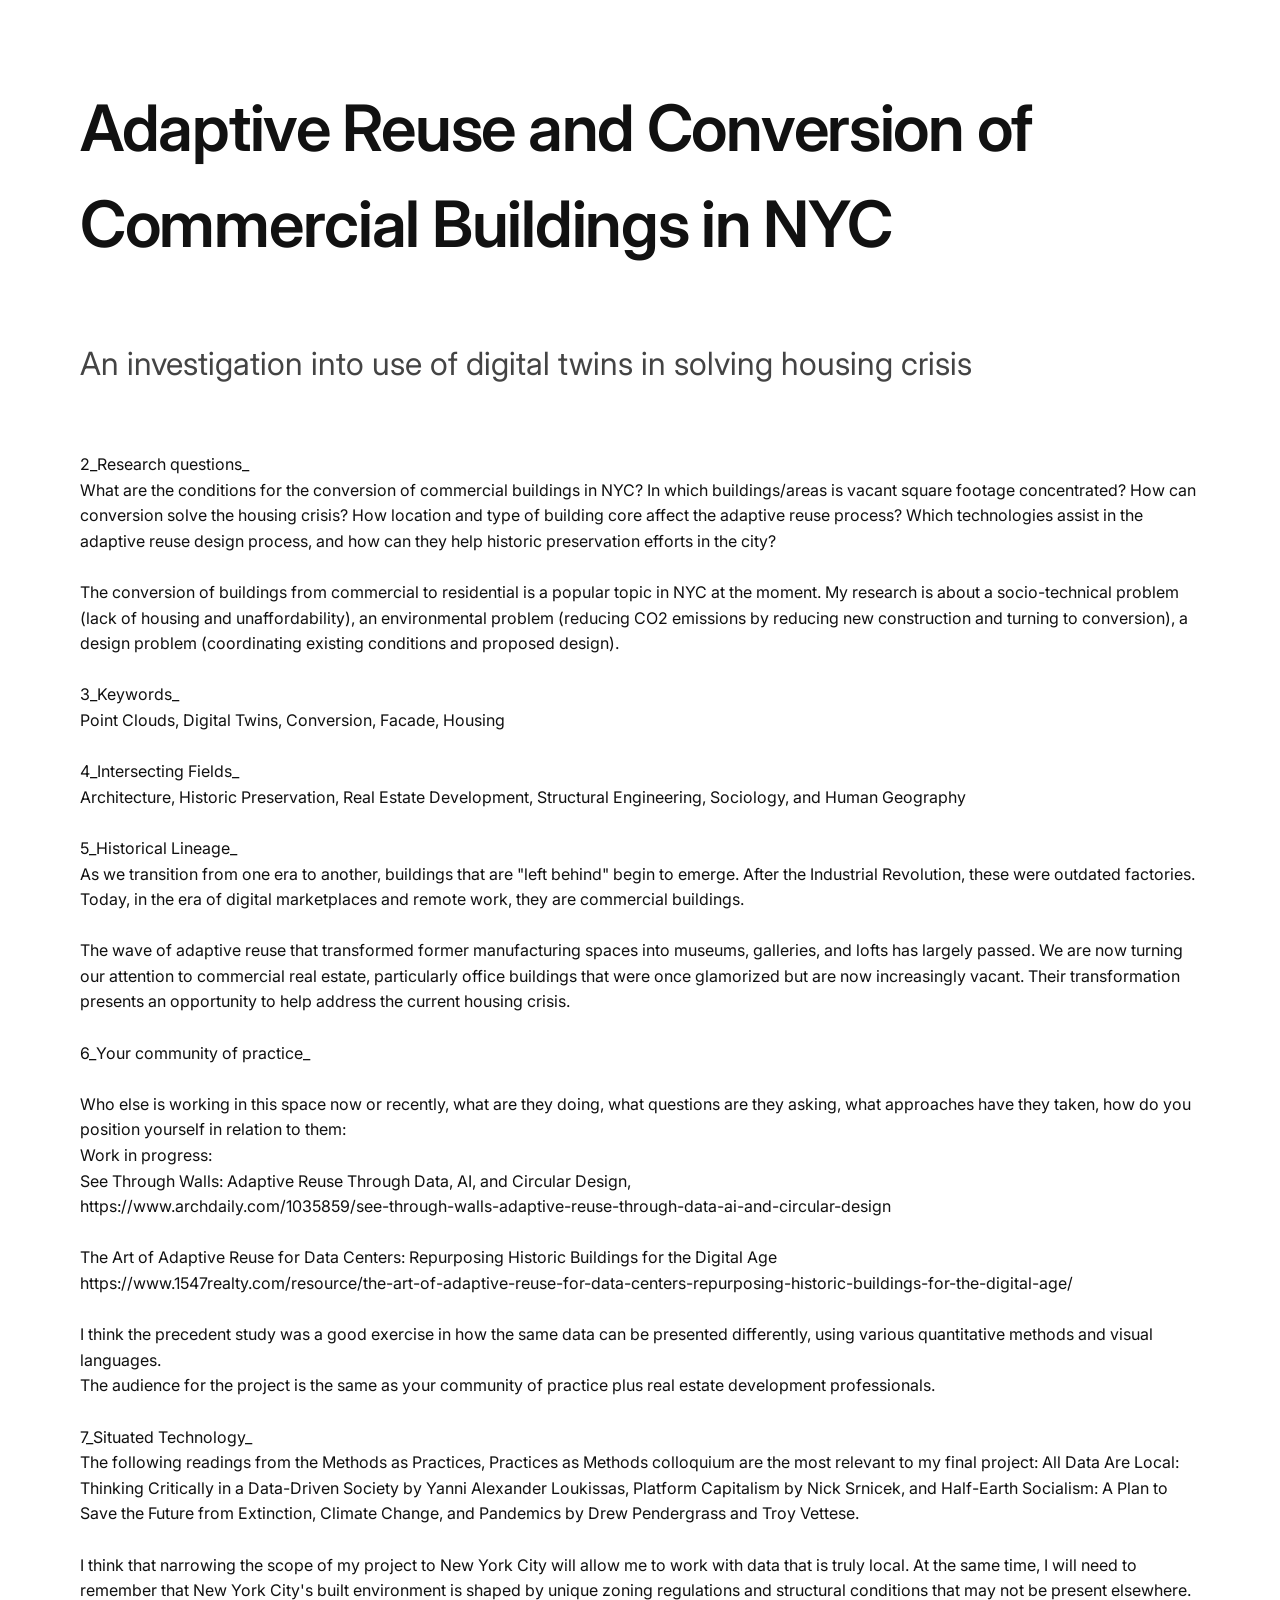
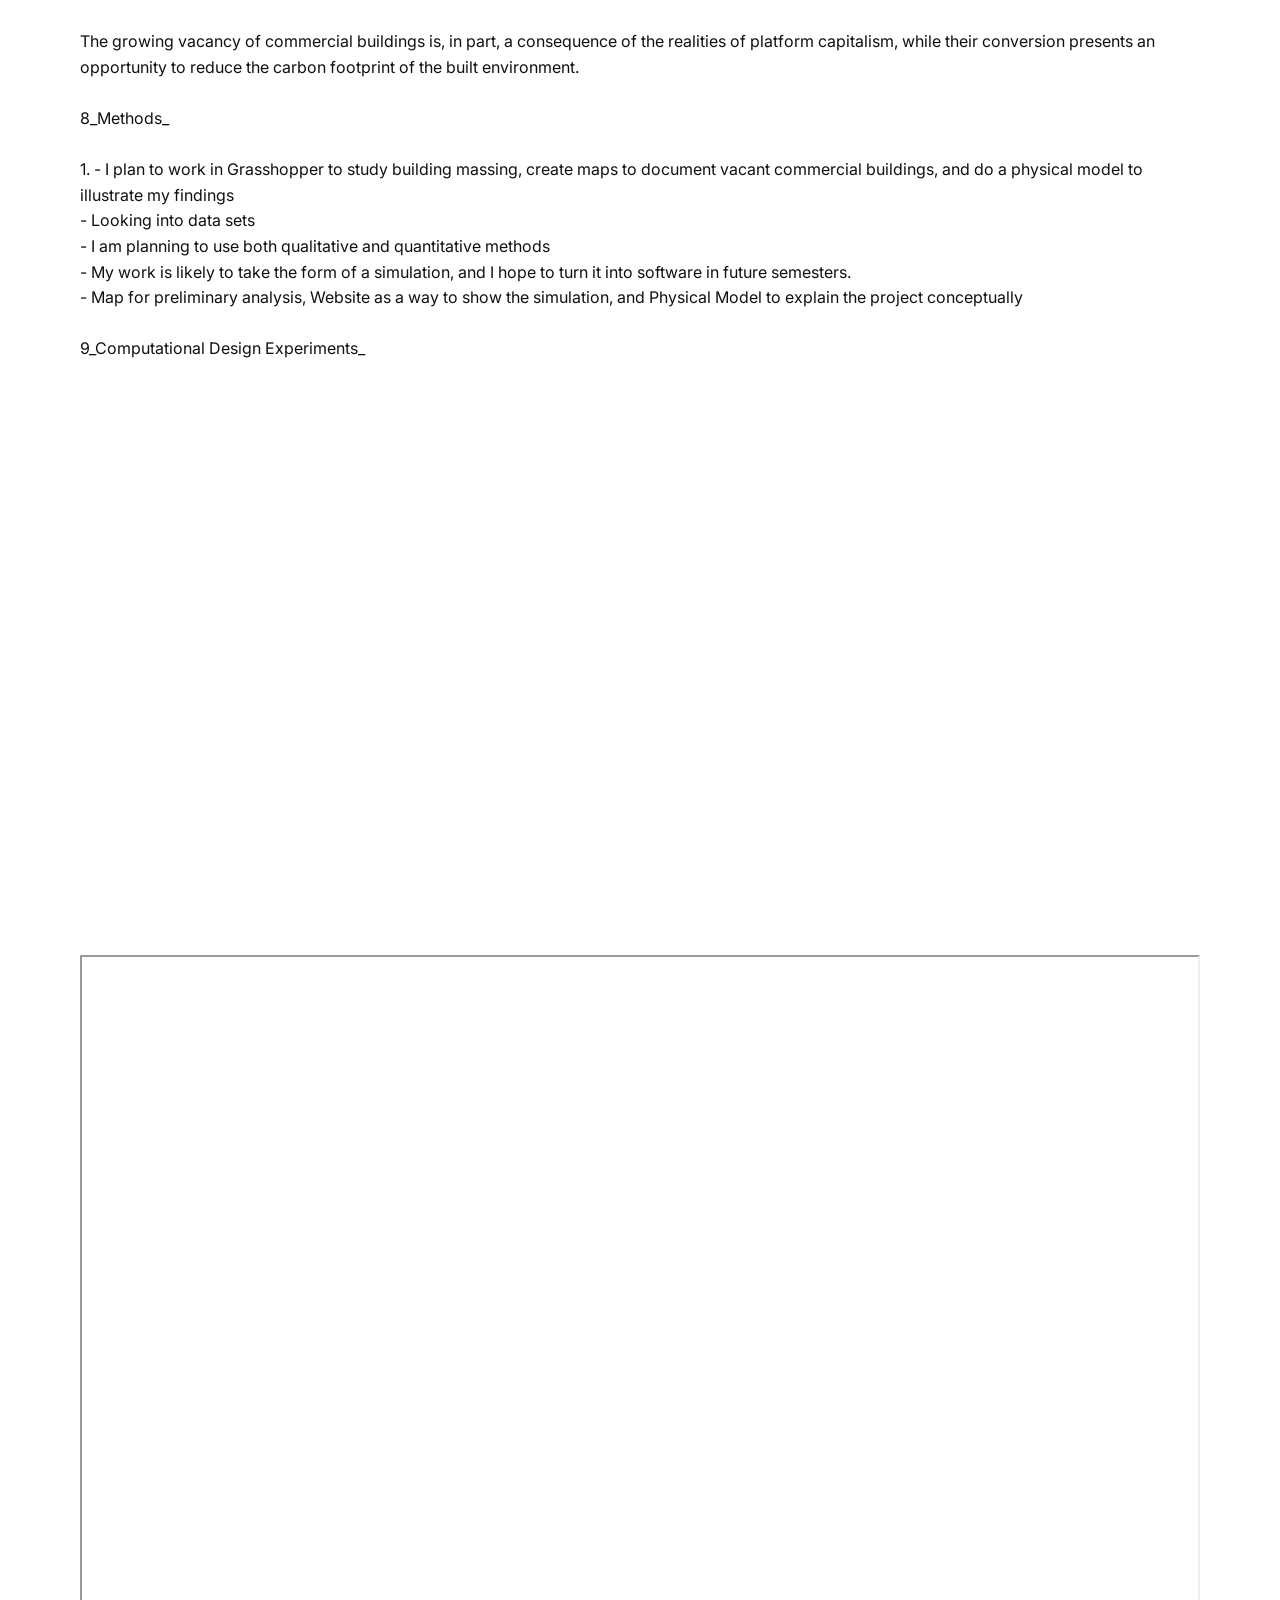
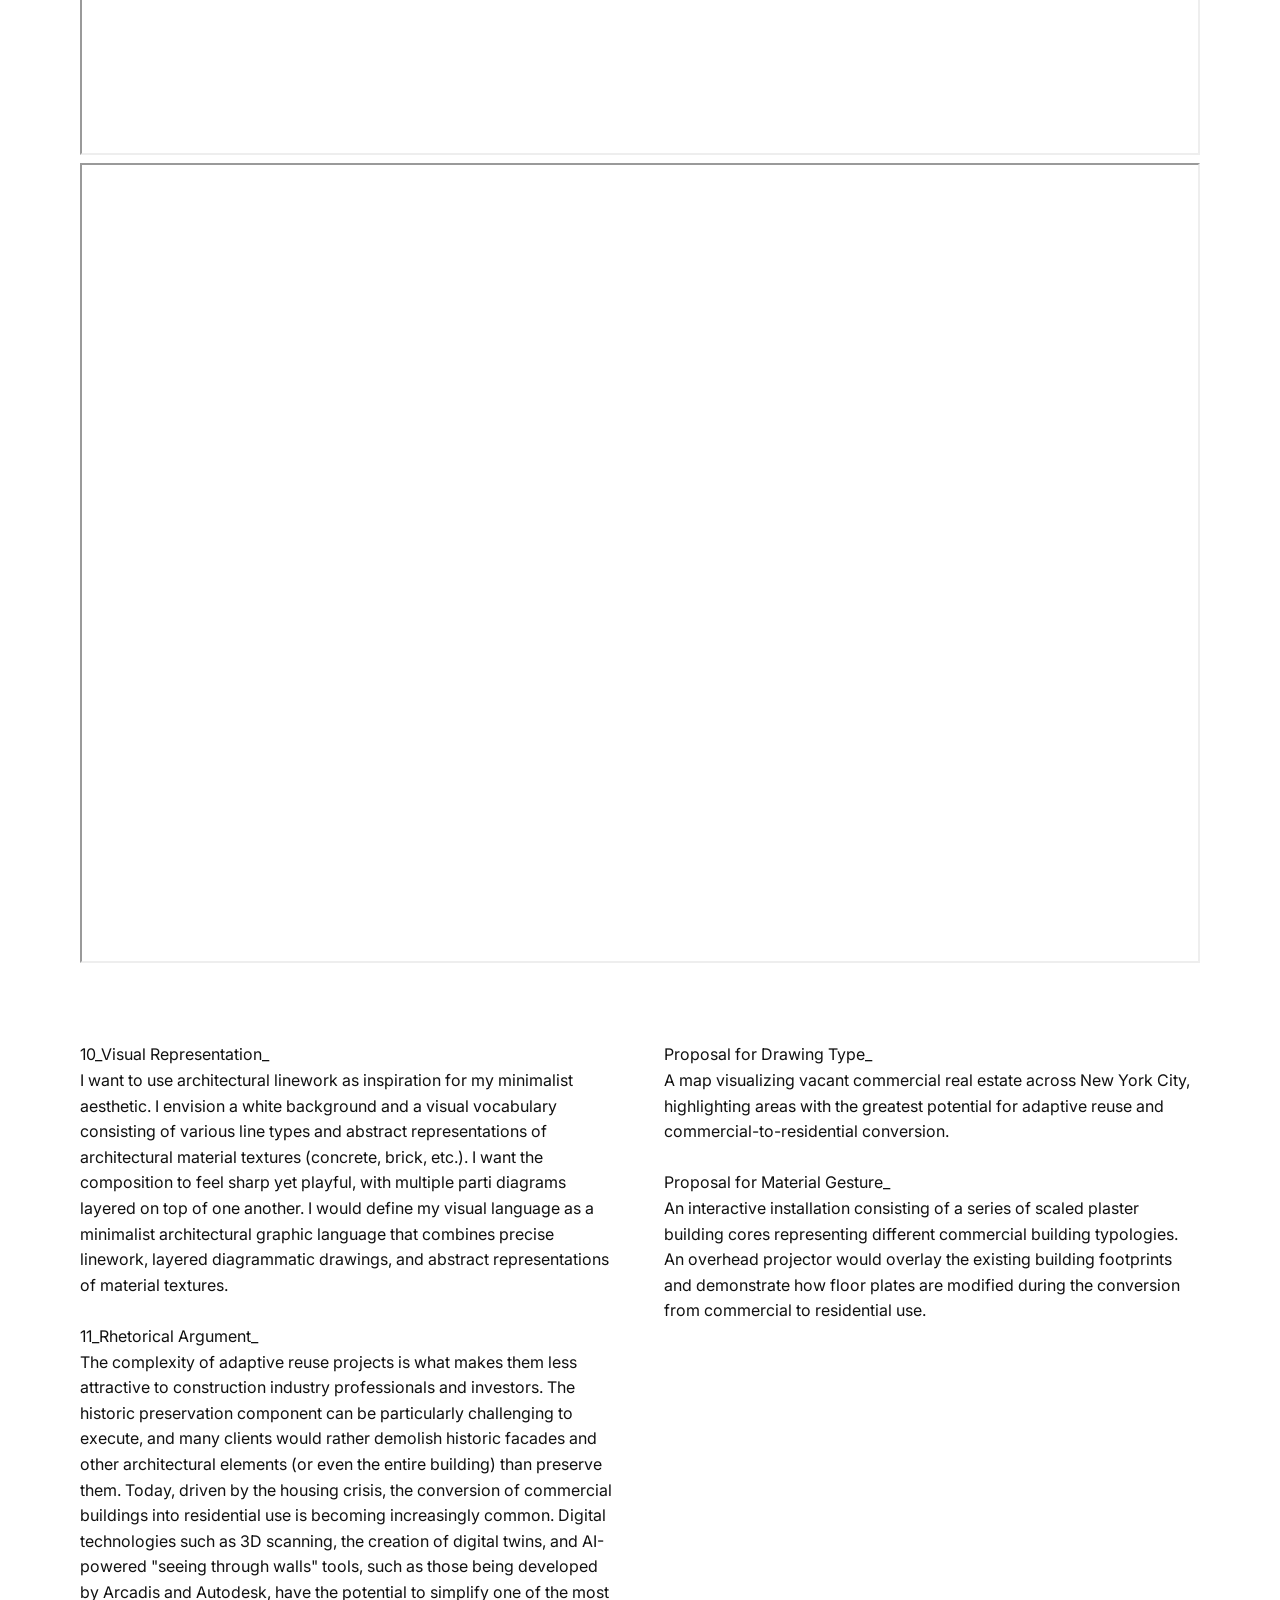
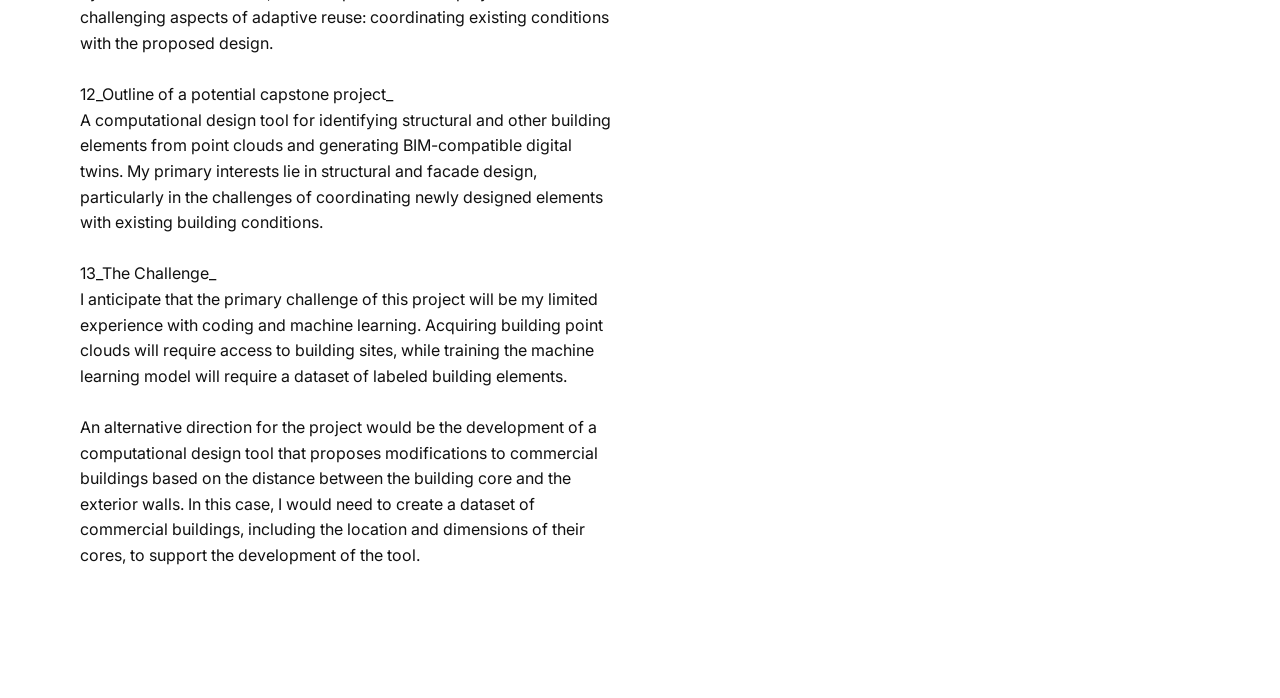
==== commit d5c63f2f: "Update index.html" ====
--- a/index.html
+++ b/index.html
@@ -91,6 +91,13 @@
 
                 8_Methods_<br><br>
 
+                1. - I plan to work in Grasshopper to study building massing, create maps to document vacant commercial buildings, and do a physical model to illustrate my findings<br>
+
+- Looking into data sets<br>
+- I am planning to use both qualitative and quantitative methods<br>
+- My work is likely to take the form of a simulation, and I hope to turn it into software in future semesters.<br>
+- Map for preliminary analysis, Website as a way to show the simulation, and Physical Model to explain the project conceptually <br><br>
+
                 9_Computational Design Experiments_<br><br>
 
                 <video autoplay muted loop playsinline width="100%">
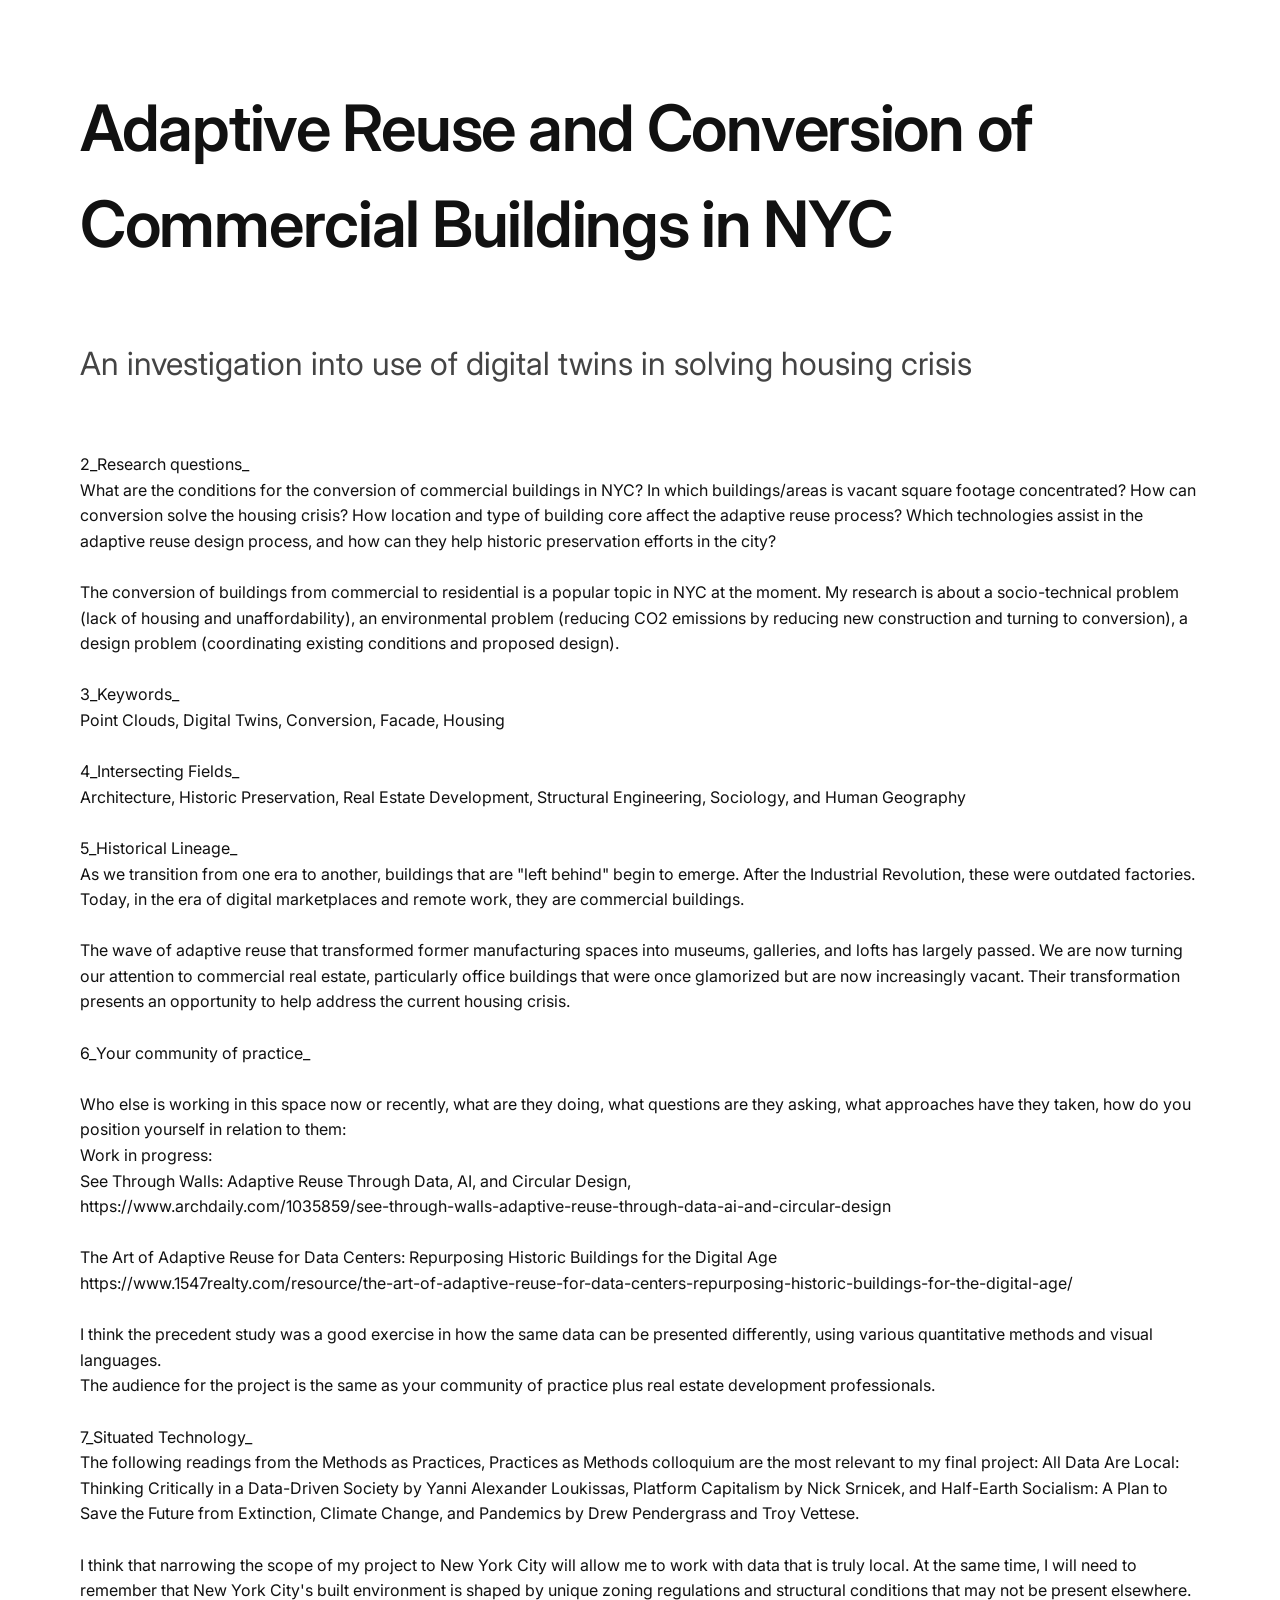
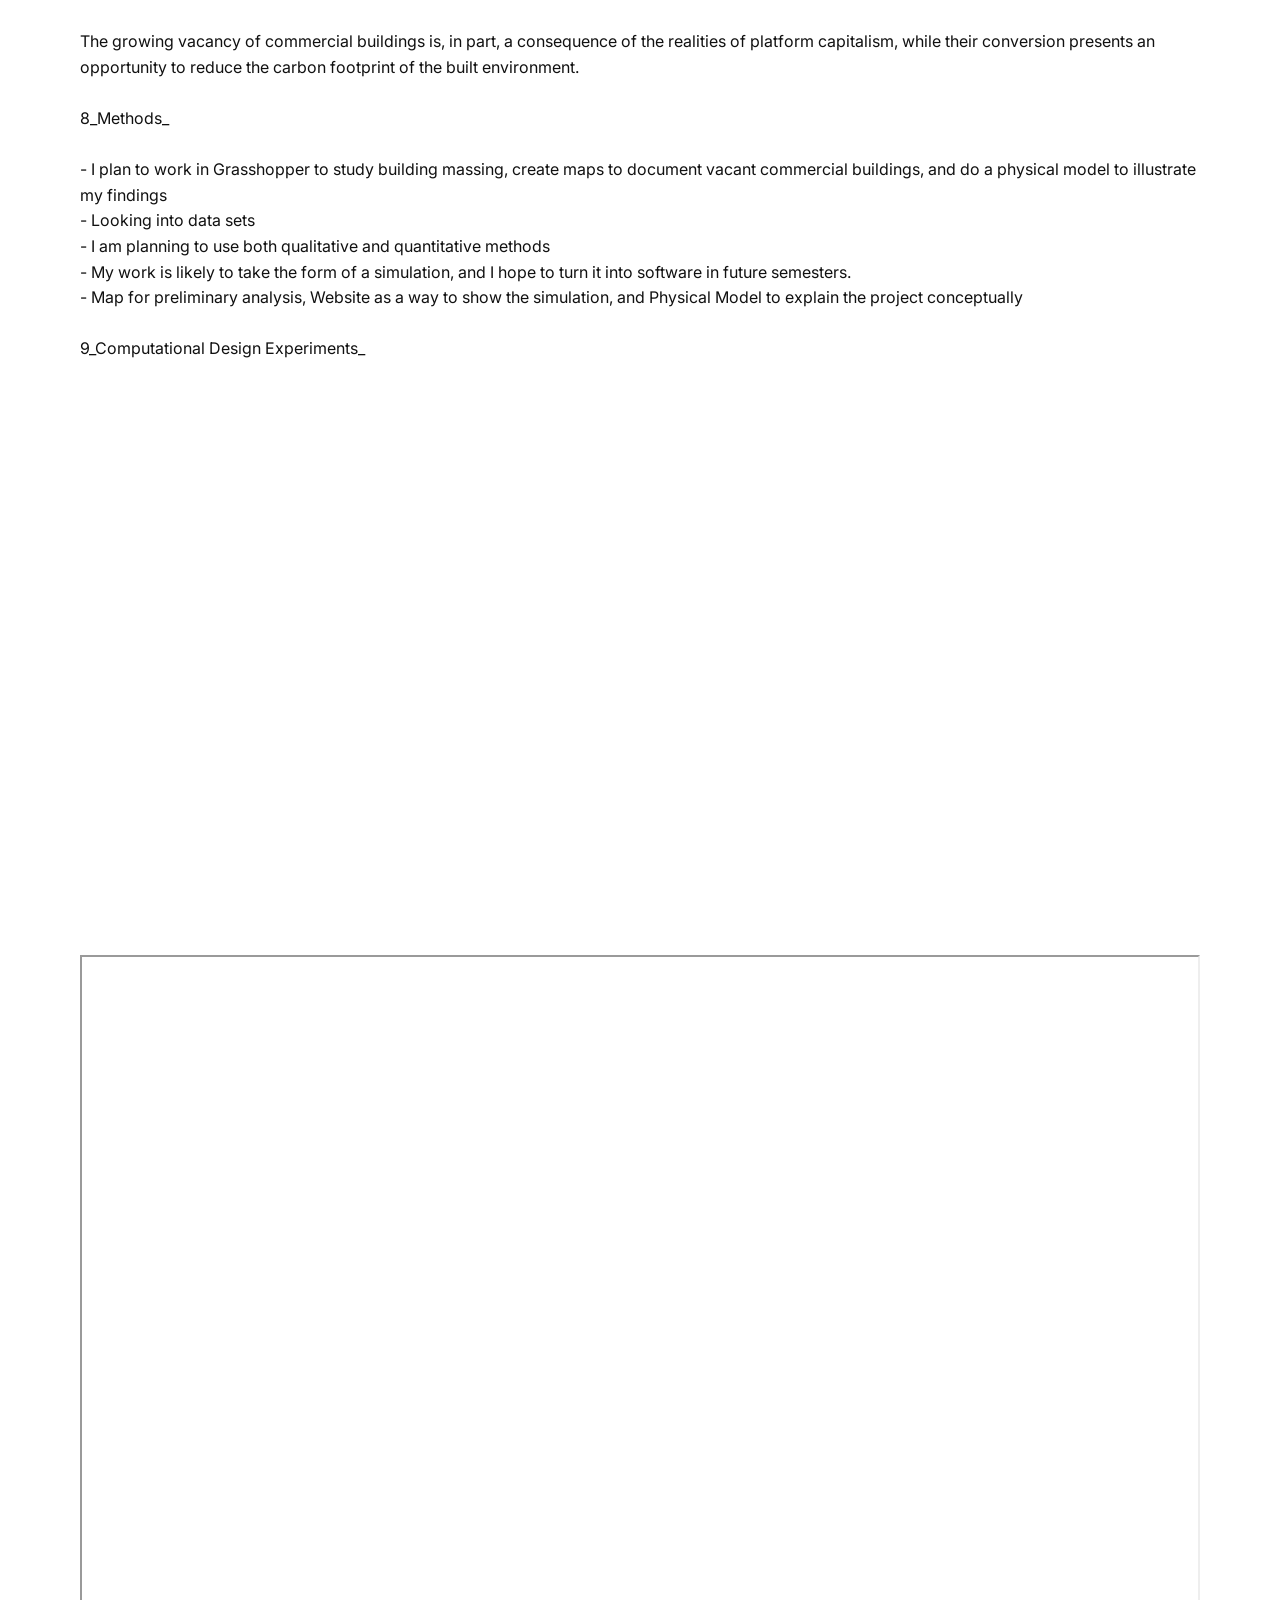
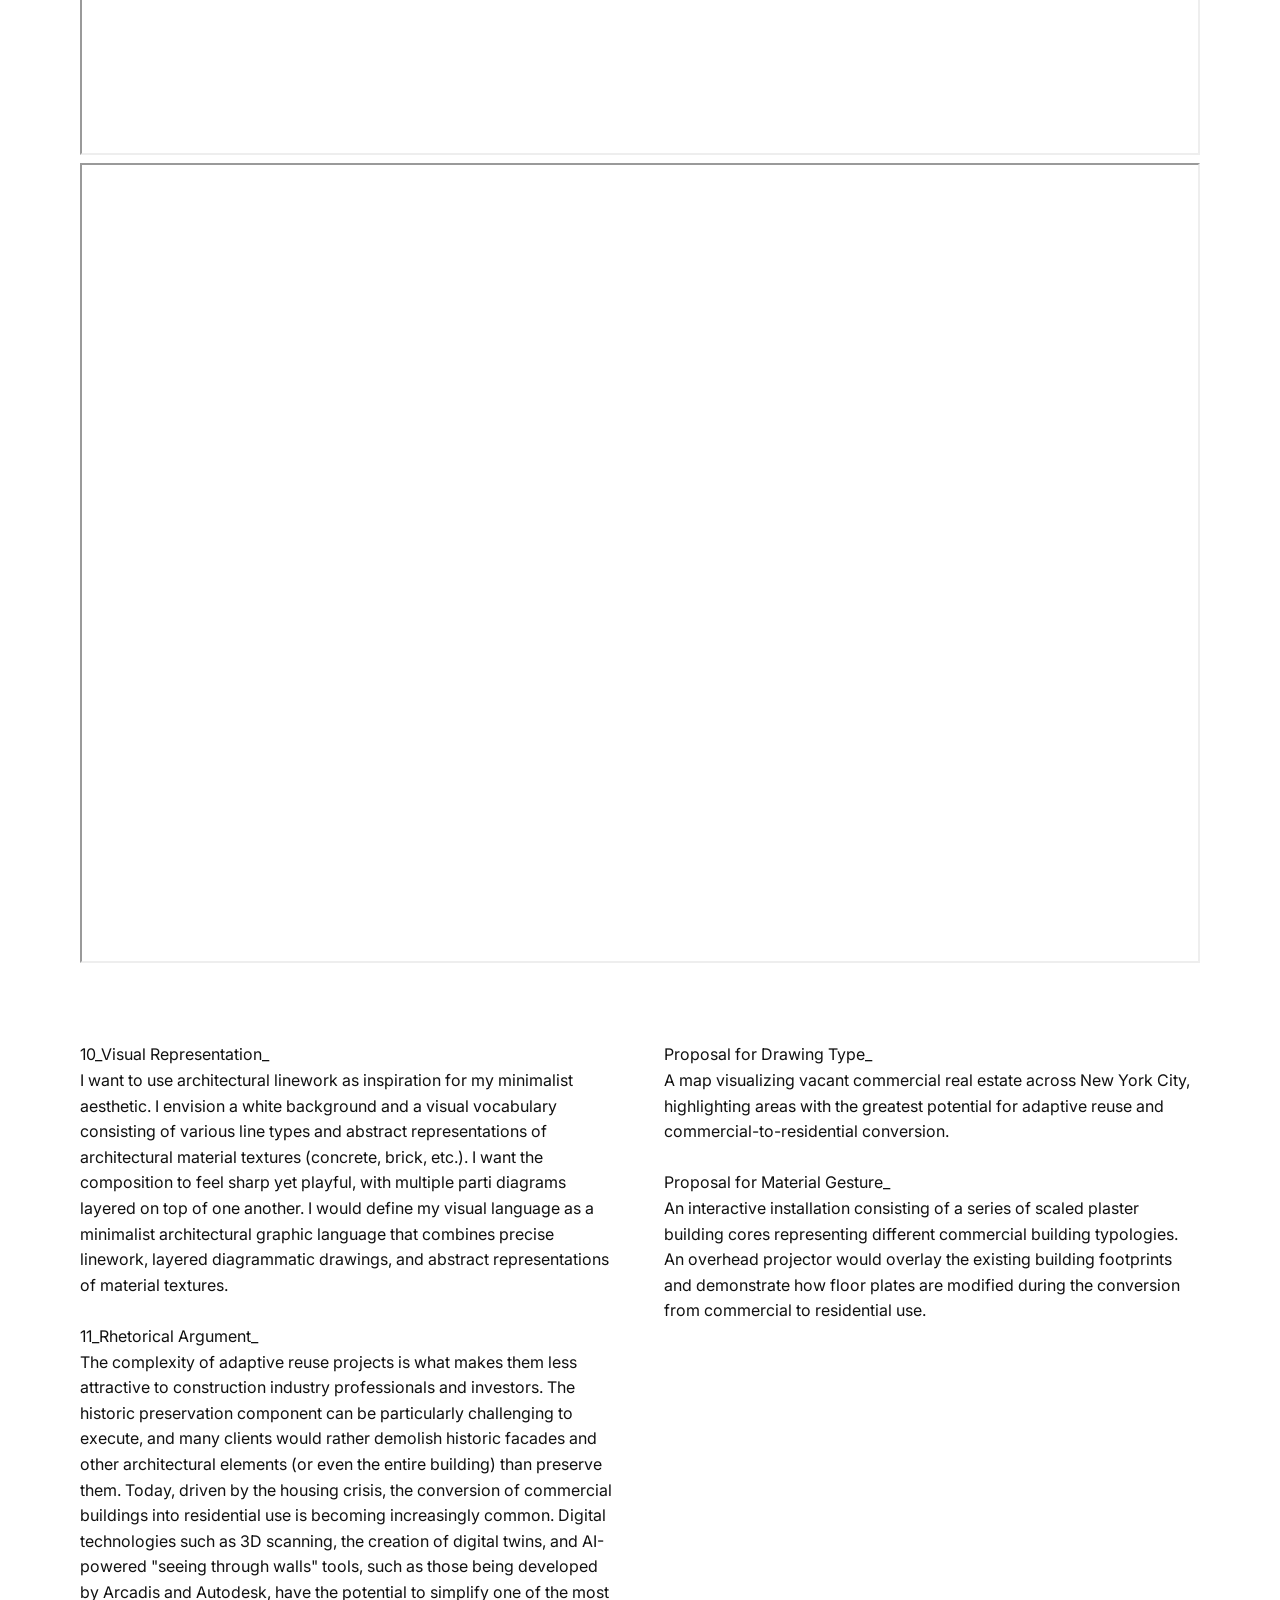
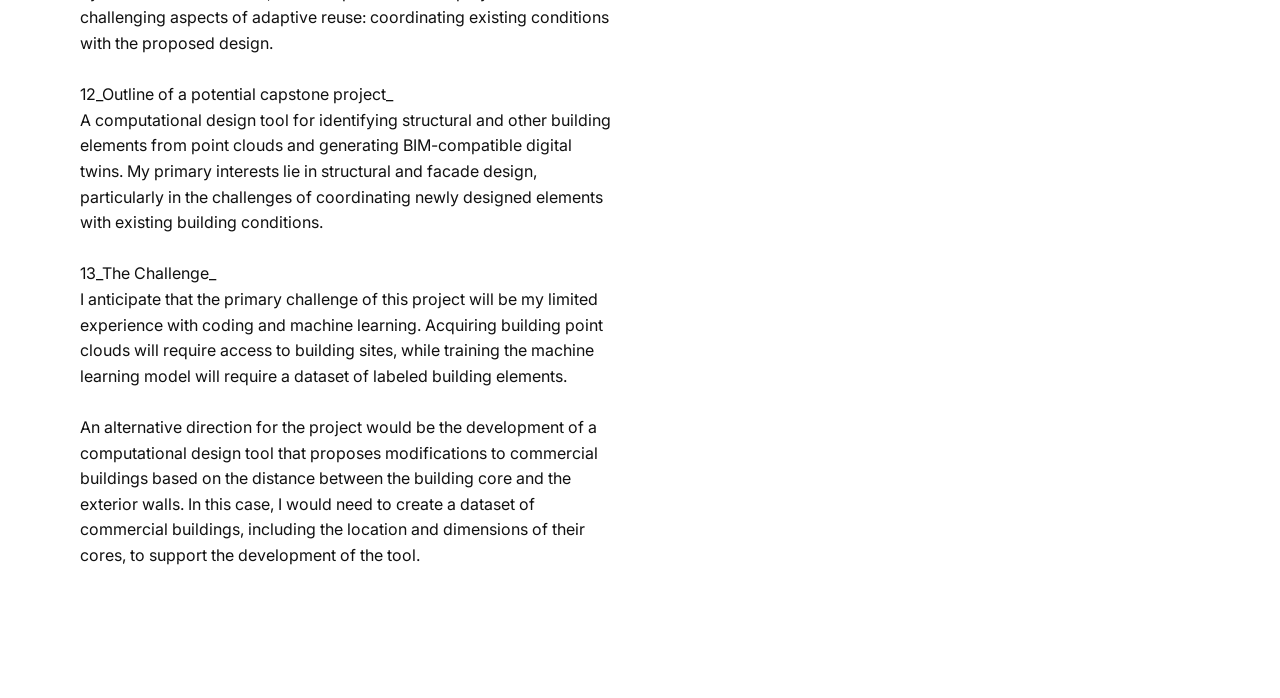
==== commit a7cdf52e: "Update index.html" ====
--- a/index.html
+++ b/index.html
@@ -35,8 +35,14 @@
         <div class="full">
             <p>
                 2_Research questions_<br>
-                What are the conditions for the conversion of commercial buildings in NYC? In which buildings/areas is vacant square footage concentrated? How can conversion solve the housing crisis? How location and type of building core affect the adaptive reuse process?  Which technologies assist in the adaptive reuse design process, and how can they help historic preservation efforts in the city?<br><br> 
-                The conversion of buildings from commercial to residential is a popular topic in NYC at the moment. My research is about a socio-technical problem (lack of housing and unaffordability), an environmental problem (reducing CO2 emissions by reducing new construction and turning to conversion), a design problem (coordinating existing conditions and proposed design).<br><br>
+                What are the conditions for the conversion of commercial buildings in NYC? In which buildings/areas is
+                vacant square footage concentrated? How can conversion solve the housing crisis? How location and type
+                of building core affect the adaptive reuse process? Which technologies assist in the adaptive reuse
+                design process, and how can they help historic preservation efforts in the city?<br><br>
+                The conversion of buildings from commercial to residential is a popular topic in NYC at the moment. My
+                research is about a socio-technical problem (lack of housing and unaffordability), an environmental
+                problem (reducing CO2 emissions by reducing new construction and turning to conversion), a design
+                problem (coordinating existing conditions and proposed design).<br><br>
                 3_Keywords_<br>
                 Point Clouds, Digital Twins, Conversion, Facade, Housing<br><br>
                 4_Intersecting Fields_<br>
@@ -54,27 +60,30 @@
                 presents an opportunity to help address the current housing crisis.<br><br>
 
                 6_Your community of practice_<br><br>
-                Who else is working in this space now or recently, what are they doing, what questions are they asking, what approaches have they taken, how do you position yourself in relation to them:<br>
-
-  Work in progress:<br>
-
-  See Through Walls: Adaptive Reuse Through Data, AI, and Circular Design,<br>
-https://www.archdaily.com/1035859/see-through-walls-adaptive-reuse-through-data-ai-and-circular-design
-
-  <br><br>
-
-  The Art of Adaptive Reuse for Data Centers: Repurposing Historic Buildings for the Digital Age<br>
-
-  https://www.1547realty.com/resource/the-art-of-adaptive-reuse-for-data-centers-repurposing-historic-buildings-for-the-digital-age/
-
-<br><br>
-
-I think the precedent study was a good exercise in how the same data can be presented differently, using various quantitative methods and visual languages. <br>
-
-The audience for the project is the same as your community of practice plus real estate development professionals. <br><br>
-
-
-                7_Situated Technology_<br>    
+                Who else is working in this space now or recently, what are they doing, what questions are they asking,
+                what approaches have they taken, how do you position yourself in relation to them:<br>
+
+                Work in progress:<br>
+
+                See Through Walls: Adaptive Reuse Through Data, AI, and Circular Design,<br>
+                https://www.archdaily.com/1035859/see-through-walls-adaptive-reuse-through-data-ai-and-circular-design
+
+                <br><br>
+
+                The Art of Adaptive Reuse for Data Centers: Repurposing Historic Buildings for the Digital Age<br>
+
+                https://www.1547realty.com/resource/the-art-of-adaptive-reuse-for-data-centers-repurposing-historic-buildings-for-the-digital-age/
+
+                <br><br>
+
+                I think the precedent study was a good exercise in how the same data can be presented differently, using
+                various quantitative methods and visual languages. <br>
+
+                The audience for the project is the same as your community of practice plus real estate development
+                professionals. <br><br>
+
+
+                7_Situated Technology_<br>
 
                 The following readings from the Methods as Practices, Practices as Methods colloquium are the most
                 relevant to my final project: All Data Are Local: Thinking Critically in a Data-Driven Society by Yanni
@@ -91,12 +100,15 @@
 
                 8_Methods_<br><br>
 
-                1. - I plan to work in Grasshopper to study building massing, create maps to document vacant commercial buildings, and do a physical model to illustrate my findings<br>
-
-- Looking into data sets<br>
-- I am planning to use both qualitative and quantitative methods<br>
-- My work is likely to take the form of a simulation, and I hope to turn it into software in future semesters.<br>
-- Map for preliminary analysis, Website as a way to show the simulation, and Physical Model to explain the project conceptually <br><br>
+                - I plan to work in Grasshopper to study building massing, create maps to document vacant commercial
+                buildings, and do a physical model to illustrate my findings<br>
+
+                - Looking into data sets<br>
+                - I am planning to use both qualitative and quantitative methods<br>
+                - My work is likely to take the form of a simulation, and I hope to turn it into software in future
+                semesters.<br>
+                - Map for preliminary analysis, Website as a way to show the simulation, and Physical Model to explain
+                the project conceptually <br><br>
 
                 9_Computational Design Experiments_<br><br>
 
@@ -187,4 +199,4 @@
 
 </body>
 
-</html>
+</html>
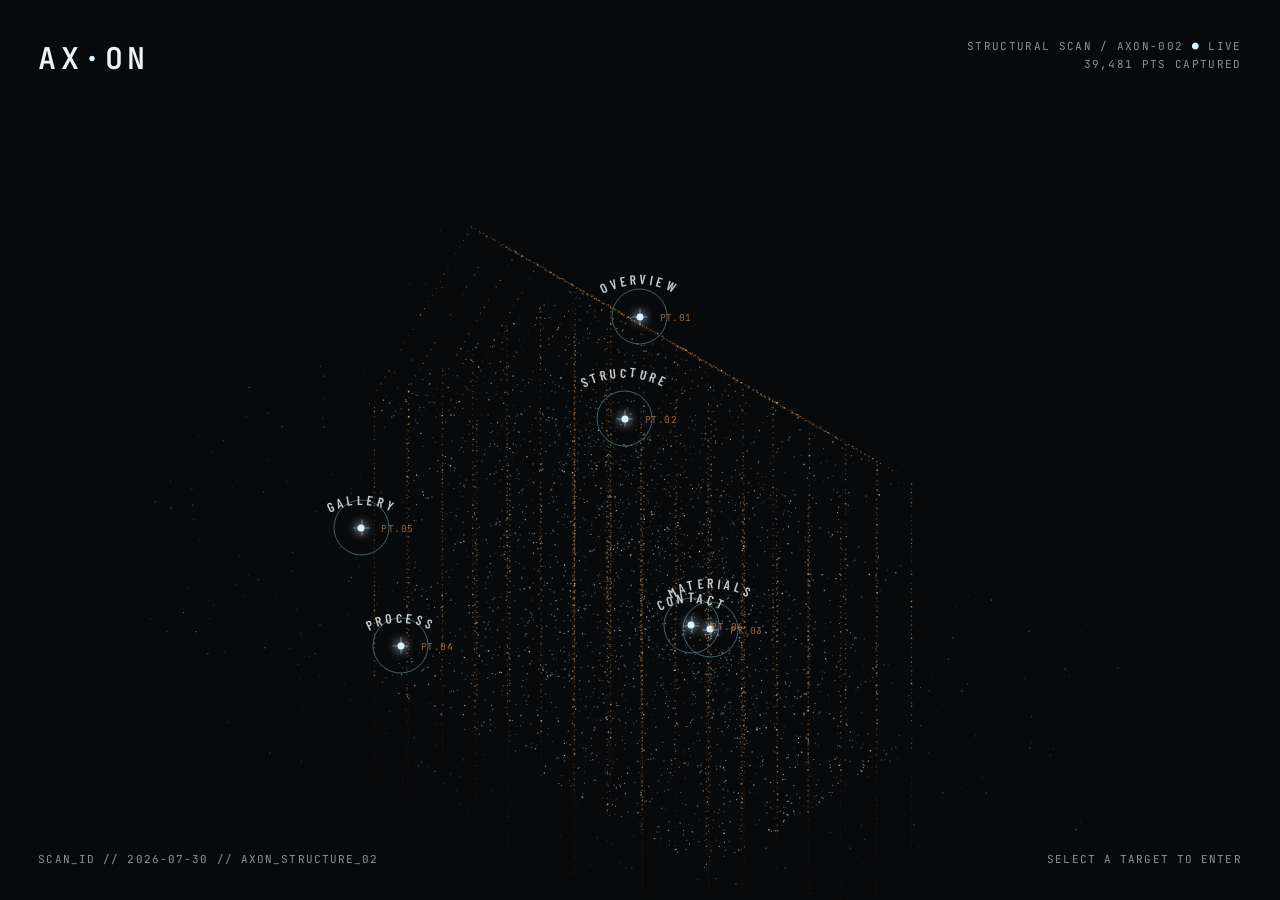
==== commit 4160c755: "Restart" ====
--- a/index.html
+++ b/index.html
@@ -1,202 +1,30 @@
-<!DOCTYPE html>
+<!doctype html>
 <html lang="en">
+<head>
+<meta charset="UTF-8" />
+<meta name="viewport" content="width=device-width, initial-scale=1" />
+<title>AXON — Point Cloud Scan Navigator</title>
+<meta name="description" content="AXON structural scan navigator" />
+<link rel="preconnect" href="https://fonts.googleapis.com">
+<link rel="preconnect" href="https://fonts.gstatic.com" crossorigin>
+<link href="https://fonts.googleapis.com/css2?family=Barlow+Condensed:wght@400;500;600;700&family=JetBrains+Mono:wght@400;500;600&display=swap" rel="stylesheet">
+<link rel="stylesheet" href="styles/style.css" />
+</head>
+<body>
+  <div id="stage">
+    <canvas id="cloud" aria-hidden="true"></canvas>
 
-<head>
+    <header class="masthead">
+      <div class="mark">AX<span>·</span>ON</div>
+      <div class="sub">STRUCTURAL SCAN&nbsp;/&nbsp;AXON-002 <span class="dot">●</span> LIVE<br/>39,481 PTS CAPTURED</div>
+    </header>
 
-    <title>Adaptive Reuse and Conversion of Commercial Buildings in NYC</title>
+    <div class="scanid">SCAN_ID // 2026-07-30 // AXON_STRUCTURE_02</div>
+    <div class="hint">SELECT A TARGET TO ENTER</div>
 
-    <!-- Preconnect to Google Fonts main API -->
-    <link rel="preconnect" href="https://fonts.googleapis.com">
+    <div id="overlay" role="navigation" aria-label="Site sections"></div>
+  </div>
 
-    <!-- Preconnect to font file server -->
-    <link rel="preconnect" href="https://fonts.gstatic.com" crossorigin>
-
-    <!-- Load Inter font -->
-    <link href="https://fonts.googleapis.com/css2?family=Inter:wght@300;400;500;600;700&display=swap" rel="stylesheet">
-
-    <!-- Your CSS file -->
-    <link rel="stylesheet" href="styles/style.css">
-
-</head>
-
-<body>
-
-    <!-- GRID CONTAINER START -->
-    <div class="container">
-
-        <!-- Main title -->
-        <h1 class="full">Adaptive Reuse and Conversion of Commercial Buildings in NYC</h1>
-
-        <!-- Author line -->
-        <h2 class="full">An investigation into use of digital twins in solving housing crisis</h2>
-
-
-
-        <div class="full">
-            <p>
-                2_Research questions_<br>
-                What are the conditions for the conversion of commercial buildings in NYC? In which buildings/areas is
-                vacant square footage concentrated? How can conversion solve the housing crisis? How location and type
-                of building core affect the adaptive reuse process? Which technologies assist in the adaptive reuse
-                design process, and how can they help historic preservation efforts in the city?<br><br>
-                The conversion of buildings from commercial to residential is a popular topic in NYC at the moment. My
-                research is about a socio-technical problem (lack of housing and unaffordability), an environmental
-                problem (reducing CO2 emissions by reducing new construction and turning to conversion), a design
-                problem (coordinating existing conditions and proposed design).<br><br>
-                3_Keywords_<br>
-                Point Clouds, Digital Twins, Conversion, Facade, Housing<br><br>
-                4_Intersecting Fields_<br>
-                Architecture, Historic Preservation, Real Estate Development, Structural Engineering, Sociology, and
-                Human Geography<br><br>
-
-                5_Historical Lineage_<br>
-                As we transition from one era to another, buildings that are "left behind" begin to emerge. After the
-                Industrial Revolution, these were outdated factories. Today, in the era of digital marketplaces and
-                remote work, they are commercial buildings.<br><br>
-
-                The wave of adaptive reuse that transformed former manufacturing spaces into museums, galleries, and
-                lofts has largely passed. We are now turning our attention to commercial real estate, particularly
-                office buildings that were once glamorized but are now increasingly vacant. Their transformation
-                presents an opportunity to help address the current housing crisis.<br><br>
-
-                6_Your community of practice_<br><br>
-                Who else is working in this space now or recently, what are they doing, what questions are they asking,
-                what approaches have they taken, how do you position yourself in relation to them:<br>
-
-                Work in progress:<br>
-
-                See Through Walls: Adaptive Reuse Through Data, AI, and Circular Design,<br>
-                https://www.archdaily.com/1035859/see-through-walls-adaptive-reuse-through-data-ai-and-circular-design
-
-                <br><br>
-
-                The Art of Adaptive Reuse for Data Centers: Repurposing Historic Buildings for the Digital Age<br>
-
-                https://www.1547realty.com/resource/the-art-of-adaptive-reuse-for-data-centers-repurposing-historic-buildings-for-the-digital-age/
-
-                <br><br>
-
-                I think the precedent study was a good exercise in how the same data can be presented differently, using
-                various quantitative methods and visual languages. <br>
-
-                The audience for the project is the same as your community of practice plus real estate development
-                professionals. <br><br>
-
-
-                7_Situated Technology_<br>
-
-                The following readings from the Methods as Practices, Practices as Methods colloquium are the most
-                relevant to my final project: All Data Are Local: Thinking Critically in a Data-Driven Society by Yanni
-                Alexander Loukissas, Platform Capitalism by Nick Srnicek, and Half-Earth Socialism: A Plan to Save the
-                Future from Extinction, Climate Change, and Pandemics by Drew Pendergrass and Troy Vettese.<br><br>
-
-                I think that narrowing the scope of my project to New York City will allow me to work with data that is
-                truly local. At the same time, I will need to remember that New York City's built environment is shaped
-                by unique zoning regulations and structural conditions that may not be present elsewhere.<br><br>
-
-                The growing vacancy of commercial buildings is, in part, a consequence of the realities of platform
-                capitalism, while their conversion presents an opportunity to reduce the carbon footprint of the built
-                environment.<br><br>
-
-                8_Methods_<br><br>
-
-                - I plan to work in Grasshopper to study building massing, create maps to document vacant commercial
-                buildings, and do a physical model to illustrate my findings<br>
-
-                - Looking into data sets<br>
-                - I am planning to use both qualitative and quantitative methods<br>
-                - My work is likely to take the form of a simulation, and I hope to turn it into software in future
-                semesters.<br>
-                - Map for preliminary analysis, Website as a way to show the simulation, and Physical Model to explain
-                the project conceptually <br><br>
-
-                9_Computational Design Experiments_<br><br>
-
-                <video autoplay muted loop playsinline width="100%">
-                    <source src="videos/test run.mp4" type="video/mp4">
-                </video>
-
-                <iframe src="pdfs/Page1.pdf" width="100%" height="800" title="Script">
-                </iframe>
-
-                <iframe src="pdfs/Page2.pdf" width="100%" height="800" title="60 Wall Street Analysis">
-                </iframe>
-
-
-
-
-
-            </p>
-        </div>
-
-        <div class="half">
-
-            <p>
-                10_Visual Representation_<br>
-
-                I want to use architectural linework as inspiration for my minimalist aesthetic. I envision a white
-                background and a visual vocabulary consisting of various line types and abstract representations of
-                architectural material textures (concrete, brick, etc.). I want the composition to feel sharp yet
-                playful, with multiple parti diagrams layered on top of one another. I would define my visual language
-                as a minimalist architectural graphic language that combines precise linework, layered diagrammatic
-                drawings, and abstract representations of material textures.<br><br>
-
-
-                11_Rhetorical Argument_<br>
-                The complexity of adaptive reuse projects is what makes them less attractive to construction industry
-                professionals and investors. The historic preservation component can be particularly challenging to
-                execute, and many clients would rather demolish historic facades and other architectural elements (or
-                even the entire building) than preserve them. Today, driven by the housing crisis, the conversion of
-                commercial buildings into residential use is
-                becoming increasingly common. Digital technologies such as 3D scanning, the creation of digital twins,
-                and AI-powered "seeing through walls" tools, such as those being developed by Arcadis and Autodesk, have
-                the potential to simplify one of the most challenging aspects of adaptive reuse: coordinating existing
-                conditions with the proposed design.<br><br>
-
-                12_Outline of a potential capstone project_<br>
-                A computational design tool for identifying structural and other building elements from point clouds and
-                generating BIM-compatible digital twins. My primary interests lie in structural and facade design,
-                particularly in the challenges of coordinating newly designed elements with existing building
-                conditions.<br><br>
-
-                13_The Challenge_<br>
-                I anticipate that the primary challenge of this project will be my limited experience with coding and
-                machine learning. Acquiring building point clouds will require access to building sites, while training
-                the machine learning model will require a dataset of labeled building elements.<br><br>
-
-                An alternative direction for the project would be the development of a computational design tool that
-                proposes modifications to commercial buildings based on the distance between the building core and the
-                exterior walls. In this case, I would need to create a dataset of commercial buildings, including the
-                location and dimensions of their cores, to support the development of the tool.<br><br>
-
-
-            </p>
-
-        </div>
-
-        <div class="half">
-            <p>
-
-                Proposal for Drawing Type_<br>
-
-                A map visualizing vacant commercial real estate across New York City, highlighting areas with the
-                greatest
-                potential for adaptive reuse and commercial-to-residential conversion.<br><br>
-
-                Proposal for Material Gesture_<br>
-
-                An interactive installation consisting of a series of scaled plaster building cores representing
-                different
-                commercial building typologies. An overhead projector would overlay the existing building footprints and
-                demonstrate how floor plates are modified during the conversion from commercial to residential
-                use.<br><br>
-
-            </p>
-        </div>
-
-    </div>
-    <!-- GRID CONTAINER END -->
-
+  <script src="javascript/script.js"></script>
 </body>
-
-</html>+</html>
--- a/styles/style.css
+++ b/styles/style.css
@@ -1,162 +1,259 @@
-/* Set global design variables (colors, spacing system, etc.) */
-:root {
-  /* Define main black color */
-  --black: #111111;
-
-  /* Define white background color */
-  --white: #ffffff;
-
-  /* Define spacing unit for consistent layout rhythm */
-  --space: 16px;
-}
-
-/* Reset default browser spacing and set box model behavior */
-* {
-  /* Remove default margin */
-  margin: 0;
-
-  /* Remove default padding */
-  padding: 0;
-
-  /* Include padding + border in element width calculations */
-  box-sizing: border-box;
-}
-
-/* Main page body styles */
-body {
-  /* Set font for entire page */
-  font-family: "Inter", sans-serif;
-
-  /* Set background color */
-  background-color: var(--white);
-
-  /* Set default text color */
-  color: var(--black);
-
-  /* Add spacing around entire page */
-  padding: 80px;
-
-  /* Set comfortable line spacing */
-  line-height: 1.5;
-}
-
-.container {
-  display: grid;
-
-  /* 12 equal columns */
-  grid-template-columns: repeat(12, minmax(0, 1fr));
-
-  /* Separate horizontal and vertical spacing */
-  column-gap: 48px;
-  row-gap: 48px;
-
-  width: 100%;
-}
-
-/* Full-width section inside grid (spans all 12 columns) */
-.full {
-  /* Start at column 1 and span all 12 columns */
-  grid-column: 1 / span 12;
-}
-
-/* Half-width section (6 columns) */
-.half {
-  /* Span 6 out of 12 columns */
-  grid-column: span 6;
-}
-
-/* One-third width section (4 columns) */
-
-.left {
-    grid-column: 1 / span 4;
-}
-
-.center {
-    grid-column: 5 / span 4;
-}
-
-.right {
-    grid-column: 9 / span 4;
-}
-
-
-
-
-
-
-/* Typography: main title */
-h1 {
-  /* Set large type size for hierarchy */
-  font-size: clamp(36px, 5vw, 72px);
-
-  /* Make text bold */
-  font-weight: 600;
-
-  /* Reduce spacing between letters slightly for Swiss look */
-  letter-spacing: -0.02em;
-
-  /* Add space below heading */
-  margin-bottom: 20px;
-}
-
-/* Typography: subtitle */
-h2 {
-  /* Medium-large size */
-  font-size: clamp(22px, 2.5vw, 32px);
-
-  /* Normal weight */
-  font-weight: 400;
-
-  /* Add spacing below */
-  margin-bottom: 16px;
-
-  /* Subtle color hierarchy */
-  color: #444;
-}
-
-/* Typography: subtitle */
-h3 {
-  /* Medium-large size */
-  font-size: clamp(22px, 2.5vw, 32px);
-
-  /* Normal weight */
-  font-weight: 400;
-
-  /* Add spacing below */
-  margin-bottom: 16px;
-
-  /* Subtle color hierarchy */
-  color: #FF4500;
-}
-
-/* Body text styling */
-p {
-  /* Standard readable size */
-  font-size: clamp(16px, 1.1vw, 20px);
-
-  /* Comfortable line spacing */
-  line-height: 1.6;
-
-  /* Space below paragraphs */
-  margin-bottom: 24px;
-}
-
-a {
-
-  /* Standard readable size */
-  font-size: clamp(16px, 1.1vw, 20px);
-
-  /* Comfortable line spacing */
-  line-height: 1.6;
-
-  /* Space below paragraphs */
-  margin-bottom: 24px;
-
-  color: black;
-}
-
-.clean-link {
-  color: inherit;
-  text-decoration: none;
-}
-
+:root{
+  --bg: #08090b;
+  --amber: #c98a4b;
+  --amber-dim: #7a4d24;
+  --slab: #c9d2d8;
+  --cyan: #d9f4ff;
+  --cyan-dim: #6fa8b8;
+  --ink: #eef2f4;
+  --ink-dim: #8b9298;
+  --line: rgba(238,242,244,0.14);
+}
+
+*{ box-sizing:border-box; }
+
+html,body{
+  margin:0;
+  padding:0;
+  width:100%;
+  height:100%;
+  background:var(--bg);
+  overflow:hidden;
+  font-family:'Barlow Condensed', sans-serif;
+  color:var(--ink);
+}
+
+@font-face{ /* fallback stack handled inline in head */ }
+
+#stage{
+  position:relative;
+  width:100vw;
+  height:100vh;
+}
+
+#cloud{
+  position:absolute;
+  inset:0;
+  display:block;
+}
+
+#overlay{
+  position:absolute;
+  inset:0;
+  width:100%;
+  height:100%;
+  pointer-events:none;
+}
+
+/* ---- masthead ---- */
+.masthead{
+  position:absolute;
+  top:0; left:0; right:0;
+  display:flex;
+  justify-content:space-between;
+  align-items:flex-start;
+  padding: clamp(18px,3vw,40px) clamp(18px,3vw,40px) 0;
+  pointer-events:none;
+  z-index:5;
+}
+
+.mark{
+  font-family:'JetBrains Mono', monospace;
+  font-size:clamp(20px,2.4vw,30px);
+  letter-spacing:0.14em;
+  color:var(--ink);
+  font-weight:600;
+}
+.mark span{ color:var(--cyan); }
+
+.sub{
+  font-family:'JetBrains Mono', monospace;
+  font-size:11px;
+  letter-spacing:0.12em;
+  color:var(--ink-dim);
+  text-align:right;
+  line-height:1.6;
+}
+.sub .dot{ color:var(--cyan); }
+
+.scanid{
+  position:absolute;
+  bottom:clamp(16px,3vw,34px);
+  left:clamp(18px,3vw,40px);
+  font-family:'JetBrains Mono', monospace;
+  font-size:11px;
+  letter-spacing:0.1em;
+  color:var(--ink-dim);
+  z-index:5;
+  pointer-events:none;
+}
+
+.hint{
+  position:absolute;
+  bottom:clamp(16px,3vw,34px);
+  right:clamp(18px,3vw,40px);
+  font-family:'JetBrains Mono', monospace;
+  font-size:11px;
+  letter-spacing:0.1em;
+  color:var(--ink-dim);
+  z-index:5;
+  pointer-events:none;
+  text-align:right;
+}
+
+/* ---- hotspots (DOM layer, positioned absolutely by JS) ---- */
+.hotspot{
+  position:absolute;
+  transform:translate(-50%,-50%);
+  width: 1px; height: 1px;
+  pointer-events:auto;
+  z-index:4;
+}
+
+.hotspot a{
+  position:relative;
+  display:block;
+  width:1px;
+  height:1px;
+  text-decoration:none;
+  outline:none;
+}
+
+.reticle{
+  position:absolute;
+  left:0; top:0;
+  width:56px; height:56px;
+  transform:translate(-50%,-50%);
+  border-radius:50%;
+  pointer-events:none;
+}
+
+.reticle .ring{
+  position:absolute;
+  inset:0;
+  border-radius:50%;
+  border:1px solid var(--cyan-dim);
+  opacity:0.55;
+  animation: pulse 3.2s ease-in-out infinite;
+}
+.hotspot:nth-of-type(2n) .ring{ animation-delay:-1.1s; }
+.hotspot:nth-of-type(3n) .ring{ animation-delay:-2s; }
+
+.reticle .core{
+  position:absolute;
+  left:50%; top:50%;
+  width:7px; height:7px;
+  margin:-3.5px 0 0 -3.5px;
+  border-radius:50%;
+  background:var(--cyan);
+  box-shadow:0 0 10px 2px rgba(217,244,255,0.65);
+  transition: transform .35s cubic-bezier(.2,.8,.2,1), box-shadow .35s;
+}
+
+.reticle .cross{
+  position:absolute;
+  left:50%; top:50%;
+  transform:translate(-50%,-50%);
+  opacity:0.75;
+}
+.reticle .cross i{
+  position:absolute;
+  background:var(--cyan-dim);
+  display:block;
+}
+.reticle .cross i.h{ width:16px; height:1px; left:-8px; top:0; }
+.reticle .cross i.v{ width:1px; height:16px; left:0; top:-8px; }
+
+.readout{
+  position:absolute;
+  left:50%; top:-34px;
+  transform:translate(-50%,0);
+  white-space:nowrap;
+  font-family:'JetBrains Mono', monospace;
+  font-size:10px;
+  letter-spacing:0.06em;
+  color:var(--cyan);
+  opacity:0;
+  transition:opacity .25s ease, transform .25s ease;
+}
+
+.label{
+  position:absolute;
+  left:0; top:0;
+  width:0; height:0;
+}
+
+.label svg{
+  position:absolute;
+  overflow:visible;
+  left:-140px;
+  top:34px;
+  width:280px;
+  height:80px;
+}
+
+.label text{
+  font-family:'Barlow Condensed', sans-serif;
+  font-size:13.5px;
+  font-weight:600;
+  letter-spacing:0.26em;
+  fill:var(--ink);
+  opacity:0.82;
+  transition: opacity .3s ease, letter-spacing .3s ease;
+}
+
+.idx{
+  position:absolute;
+  left:20px; top:-6px;
+  font-family:'JetBrains Mono', monospace;
+  font-size:9.5px;
+  color:var(--amber);
+  opacity:0.75;
+  letter-spacing:0.05em;
+}
+
+/* hover / focus state */
+.hotspot a:hover .core,
+.hotspot a:focus-visible .core{
+  transform:scale(1.9);
+  box-shadow:0 0 22px 6px rgba(217,244,255,0.85);
+}
+.hotspot a:hover .ring,
+.hotspot a:focus-visible .ring{
+  animation-play-state:paused;
+  opacity:0.95;
+  border-color:var(--cyan);
+}
+.hotspot a:hover .readout,
+.hotspot a:focus-visible .readout{
+  opacity:1;
+  transform:translate(-50%,-6px);
+}
+.hotspot a:hover .label text,
+.hotspot a:focus-visible .label text{
+  opacity:1;
+  letter-spacing:0.32em;
+  fill:var(--cyan);
+}
+
+.hotspot a:focus-visible .reticle{
+  outline: 1px solid var(--cyan);
+  outline-offset: 6px;
+  border-radius:50%;
+}
+
+@keyframes pulse{
+  0%,100%{ transform:scale(0.86); opacity:0.35; }
+  50%{ transform:scale(1.15); opacity:0.7; }
+}
+
+@media (prefers-reduced-motion: reduce){
+  .ring{ animation:none !important; }
+  .core, .readout, .label text{ transition:none !important; }
+}
+
+@media (max-width: 640px){
+  .sub{ display:none; }
+  .label svg{ width:220px; left:-110px; }
+  .label text{ font-size:11.5px; letter-spacing:0.2em; }
+}
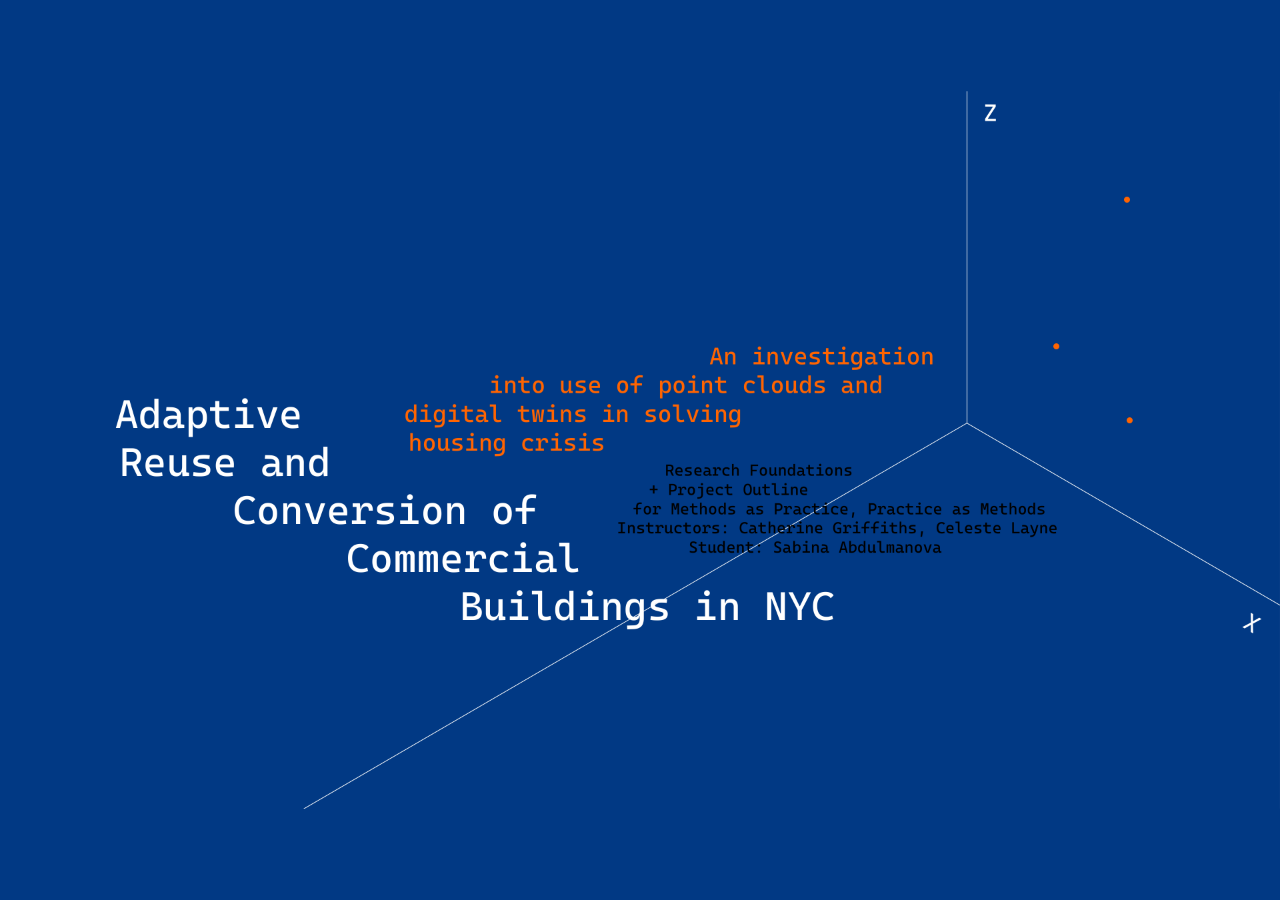
==== commit 358200d9: "commit all" ====
--- a/index.html
+++ b/index.html
@@ -3,28 +3,16 @@
 <head>
 <meta charset="UTF-8" />
 <meta name="viewport" content="width=device-width, initial-scale=1" />
-<title>AXON — Point Cloud Scan Navigator</title>
-<meta name="description" content="AXON structural scan navigator" />
-<link rel="preconnect" href="https://fonts.googleapis.com">
-<link rel="preconnect" href="https://fonts.gstatic.com" crossorigin>
-<link href="https://fonts.googleapis.com/css2?family=Barlow+Condensed:wght@400;500;600;700&family=JetBrains+Mono:wght@400;500;600&display=swap" rel="stylesheet">
-<link rel="stylesheet" href="styles/style.css" />
+<title>Adaptive Reuse and Conversion of Commercial Buildings in NYC</title>
+<meta name="description" content="An investigation into use of point clouds and digital twins in solving housing crisis" />
+<link href="https://fonts.googleapis.com/css2?family=JetBrains+Mono:wght@400;500;600&display=swap" rel="stylesheet">
+<link rel="stylesheet" href="styles/main.css" />
 </head>
 <body>
-  <div id="stage">
-    <canvas id="cloud" aria-hidden="true"></canvas>
-
-    <header class="masthead">
-      <div class="mark">AX<span>·</span>ON</div>
-      <div class="sub">STRUCTURAL SCAN&nbsp;/&nbsp;AXON-002 <span class="dot">●</span> LIVE<br/>39,481 PTS CAPTURED</div>
-    </header>
-
-    <div class="scanid">SCAN_ID // 2026-07-30 // AXON_STRUCTURE_02</div>
-    <div class="hint">SELECT A TARGET TO ENTER</div>
-
-    <div id="overlay" role="navigation" aria-label="Site sections"></div>
+  <div class="stage">
+    <a class="cover-link" href="directions.html" aria-label="Enter site">
+      <img class="bg" src="assets/cover.png" alt="Adaptive Reuse and Conversion of Commercial Buildings in NYC — title page" />
+    </a>
   </div>
-
-  <script src="javascript/script.js"></script>
 </body>
 </html>
--- a/styles/main.css
+++ b/styles/main.css
@@ -0,0 +1,89 @@
+* { box-sizing: border-box; }
+html, body {
+  margin: 0;
+  padding: 0;
+  width: 100%;
+  height: 100%;
+  overflow: hidden;
+  font-family: 'JetBrains Mono', monospace;
+}
+
+.stage {
+  position: relative;
+  width: 100vw;
+  height: 100vh;
+  background: #013984;
+}
+
+.stage.light {
+  background: #ffffff;
+}
+
+.stage img.bg {
+  position: absolute;
+  top: 0;
+  left: 0;
+  width: 100%;
+  height: 100%;
+  object-fit: contain;
+  user-select: none;
+  -webkit-user-drag: none;
+}
+
+/* cover page: whole screen is a link */
+a.cover-link {
+  position: absolute;
+  inset: 0;
+  display: block;
+  cursor: pointer;
+}
+
+/* highlighter-style links over individual text lines on the directions page */
+.mark {
+  position: absolute;
+  border-radius: 2px;
+  background: rgba(90, 190, 250, 0);
+  mix-blend-mode: multiply;
+  transition: background 0.15s ease;
+  cursor: pointer;
+}
+
+.mark:hover,
+.mark:focus-visible {
+  background: rgba(90, 190, 250, 0.65);
+}
+
+/* back button used on the three content pages */
+.back-link {
+  position: absolute;
+  top: 3%;
+  left: 3%;
+  display: inline-flex;
+  align-items: center;
+  gap: 0.5em;
+  padding: 0.55em 1.1em;
+  background: #013984;
+  color: #fff;
+  text-decoration: none;
+  font-size: 13px;
+  letter-spacing: 0.08em;
+  text-transform: uppercase;
+  border-radius: 3px;
+  z-index: 5;
+}
+
+.back-link:hover {
+  background: #ff6401;
+}
+
+/* cover back-link on the map page: white on white, barely visible until hovered */
+.back-link.to-cover {
+  background: rgba(255, 255, 255, 0.4);
+  color: rgba(255, 255, 255, 0.7);
+}
+
+.back-link.to-cover:hover,
+.back-link.to-cover:focus-visible {
+  background: #ffffff;
+  color: #013984;
+}
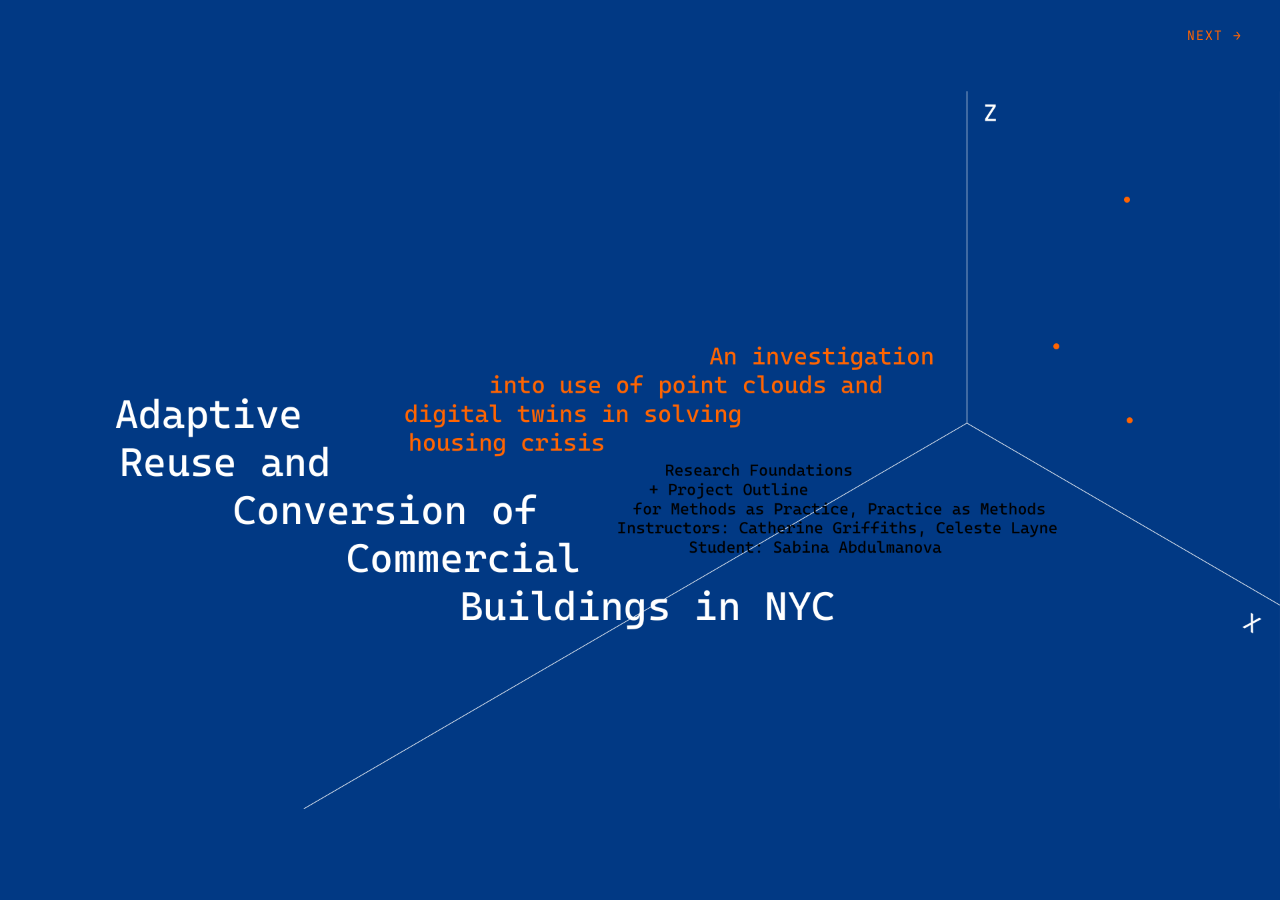
==== commit 602e8d20: "Pie chart Updated" ====
--- a/index.html
+++ b/index.html
@@ -13,6 +13,10 @@
     <a class="cover-link" href="directions.html" aria-label="Enter site">
       <img class="bg" src="assets/cover.png" alt="Adaptive Reuse and Conversion of Commercial Buildings in NYC — title page" />
     </a>
+    <a class="next-link action-mark-host" href="directions.html">
+      <span class="action-mark-group"><span class="action-mark"></span></span>
+      <span class="action-mark-text">Next &rarr;</span>
+    </a>
   </div>
 </body>
 </html>
--- a/styles/main.css
+++ b/styles/main.css
@@ -38,19 +38,448 @@
   cursor: pointer;
 }
 
+.next-link {
+  position: absolute;
+  top: 3%;
+  right: 3%;
+  z-index: 5;
+  display: inline-flex;
+  align-items: center;
+  gap: 0.5em;
+  color: #ff6401;
+  text-decoration: none;
+  font-size: 13px;
+  letter-spacing: 0.08em;
+  text-transform: uppercase;
+  border-radius: 2px;
+}
+
+/* same isolate + multiply-blend highlighter technique as .mark-group, applied
+   as a single rect behind the whole element — for actionable links/buttons
+   (things that cause navigation), so hover feedback stays consistent with
+   the text-highlighting used elsewhere on the site. Relies on the host
+   already being a positioned element (.back-link/.next-link both are) so it
+   doesn't need to set `position` itself and risk overriding theirs. */
+.action-mark-group {
+  position: absolute;
+  inset: 0;
+  isolation: isolate;
+  mix-blend-mode: multiply;
+  opacity: 0;
+  transition: opacity 0.15s ease;
+  pointer-events: none;
+  border-radius: inherit;
+}
+
+.action-mark-host:hover .action-mark-group,
+.action-mark-host:focus-visible .action-mark-group {
+  opacity: 0.65;
+}
+
+.action-mark {
+  position: absolute;
+  inset: 0;
+  border-radius: inherit;
+  background: rgb(90, 190, 250);
+}
+
+.action-mark-text {
+  position: relative;
+}
+
+/* Wraps all the line-hotspots belonging to one title so they highlight as a
+   single unit. Children paint fully opaque so overlapping line-boxes don't
+   double up; the group's own opacity (composited once, as a whole) is what
+   fades the highlight in/out, avoiding a darker seam where lines overlap. */
+.mark-group {
+  isolation: isolate;
+  mix-blend-mode: multiply;
+  opacity: 0;
+  transition: opacity 0.15s ease;
+}
+
+.mark-group.group-hover {
+  opacity: 0.65;
+}
+
 /* highlighter-style links over individual text lines on the directions page */
 .mark {
   position: absolute;
   border-radius: 2px;
-  background: rgba(90, 190, 250, 0);
+  background: rgb(90, 190, 250);
+  cursor: pointer;
+}
+
+/* live Mapbox window framed on top of the background diagram */
+.map-window {
+  position: absolute;
+  border: 3px solid #013984;
+  border-radius: 3px;
+  overflow: hidden;
+  background: #ffffff;
+  z-index: 2;
+}
+
+/* building info card, layered above the map window it overlaps */
+.info-window {
+  z-index: 3;
+  padding: 0.9em 1.1em;
+  overflow-y: auto;
+  font-size: 13px;
+  line-height: 1.5;
+  color: #013984;
+}
+
+.info-window .info-placeholder {
+  margin: 0;
+  color: #99a8c2;
+}
+
+.info-window .info-address {
+  margin: 0 0 0.5em;
+  font-size: 15px;
+  font-weight: 600;
+  color: #013984;
+}
+
+.info-window .info-fields {
+  margin: 0;
+}
+
+.info-window .info-fields dt {
+  margin-top: 0.5em;
+  color: #6a7891;
+  font-size: 11px;
+  text-transform: uppercase;
+  letter-spacing: 0.03em;
+}
+
+.info-window .info-fields dt:first-child {
+  margin-top: 0;
+}
+
+.info-window .info-fields dd {
+  margin: 0;
+  color: #013984;
+  font-weight: 500;
+}
+
+.info-window .info-note {
+  margin: 0.7em 0 0;
+  padding-top: 0.6em;
+  border-top: 1px solid #d8e0ee;
+  color: #ff6401;
+  font-size: 12px;
+}
+
+/* data-viz panel on the historic preservation page */
+.chart-window {
+  overflow-y: auto;
+  padding: 1.6em 1.4em 2em 0;
+  background: transparent;
+  direction: rtl;
+  scrollbar-color: #013984 transparent;
+}
+
+.chart-window::-webkit-scrollbar {
+  width: 10px;
+}
+
+.chart-window::-webkit-scrollbar-track {
+  background: transparent;
+}
+
+.chart-window::-webkit-scrollbar-thumb {
+  background: #013984;
+  border-radius: 5px;
+}
+
+.chart-window-inner {
+  padding-left: 1.4em;
+  direction: ltr;
+}
+
+.chart-title {
+  margin: 0 0 1.4em;
+  font-size: 17px;
+  font-weight: 600;
+  color: #013984;
+  text-align: center;
+}
+
+.chart-title span.chart-eyebrow {
+  display: block;
+  margin: 0 0 0.3em;
+  font-size: 11px;
+  font-weight: 400;
+  color: #013984;
+  text-transform: none;
+  letter-spacing: normal;
+}
+
+.chart-title span {
+  display: block;
+  margin-top: 0.35em;
+  font-size: 12px;
+  font-weight: 400;
+  color: #6a7891;
+  text-transform: uppercase;
+  letter-spacing: 0.04em;
+}
+
+.chart-subtitle {
+  margin: 0 0 1.4em;
+  font-size: 11px;
+  font-weight: 400;
+  color: #6a7891;
+  text-align: center;
+}
+
+.pie-grid {
+  display: grid;
+  grid-template-columns: repeat(auto-fill, minmax(130px, 1fr));
+  gap: 1.6em 0.5em;
+}
+
+.pie-cell {
+  display: flex;
+  flex-direction: column;
+  align-items: center;
+  gap: 0;
+  cursor: pointer;
+  border-radius: 6px;
+  transition: transform 0.15s ease;
+}
+
+.pie-cell:hover {
+  transform: scale(1.08);
+}
+
+.pie-landmarks {
+  font-size: 9.5px;
+  line-height: 1.3;
+  text-align: center;
+  color: #000000;
+}
+
+.pie-chart-wrap {
+  position: relative;
+  width: 100%;
+  max-width: 160px;
+}
+
+/* same highlighter technique as .mark-group/.mark on the directions page:
+   the marks live in their own isolated, multiply-blended layer behind the
+   text, instead of image content, so text stays fully legible on top */
+.pie-mark-host {
+  position: relative;
+}
+
+.pie-mark-group {
+  position: absolute;
+  inset: 0;
+  isolation: isolate;
   mix-blend-mode: multiply;
-  transition: background 0.15s ease;
+  opacity: 0;
+  transition: opacity 0.15s ease;
+  pointer-events: none;
+}
+
+.pie-mark-group.group-hover {
+  opacity: 0.65;
+}
+
+.pie-mark {
+  position: absolute;
+  border-radius: 2px;
+  background: rgb(90, 190, 250);
+}
+
+.pie-mark-text {
+  position: relative;
+}
+
+.pie-chart {
+  width: 100%;
+  max-width: 160px;
+  overflow: visible;
+  filter: drop-shadow(0 1px 2px rgba(1, 57, 132, 0.15));
+}
+
+.pie-seg {
+  transition: stroke-width 0.15s ease, filter 0.15s ease, transform 0.15s ease;
+  transform-box: view-box;
+  transform-origin: 50px 50px;
   cursor: pointer;
 }
 
-.mark:hover,
-.mark:focus-visible {
-  background: rgba(90, 190, 250, 0.65);
+.pie-cell:hover .pie-seg {
+  stroke-width: 16;
+}
+
+.pie-wedge {
+  opacity: 0.82;
+}
+
+.pie-seg.exploded {
+  transform: scale(1.08);
+}
+
+.pie-total {
+  font-family: 'JetBrains Mono', monospace;
+  font-size: 19px;
+  font-weight: 600;
+  fill: #013984;
+}
+
+.pie-label {
+  font-size: 10.5px;
+  line-height: 1.3;
+  text-align: center;
+  color: #013984;
+}
+
+/* side panel: selected-building detail above, legend below */
+.detail-window {
+  position: absolute;
+  z-index: 2;
+  display: flex;
+  flex-direction: column;
+  padding: 1.6em 1.4em;
+  background: transparent;
+  border: none;
+}
+
+.detail-view {
+  flex: 1;
+  min-height: 0;
+  display: flex;
+  flex-direction: column;
+  align-items: center;
+  overflow-y: auto;
+  scrollbar-width: none;
+}
+
+.detail-view::-webkit-scrollbar {
+  display: none;
+}
+
+.detail-placeholder {
+  margin: auto;
+  color: #99a8c2;
+  font-size: 12px;
+  text-align: center;
+}
+
+.detail-donut {
+  width: 100%;
+  display: flex;
+  justify-content: center;
+}
+
+.detail-donut .pie-chart {
+  filter: drop-shadow(0 2px 4px rgba(1, 57, 132, 0.18));
+}
+
+.detail-name {
+  margin: 0.5em 0 0.1em;
+  font-size: 17px;
+  font-weight: 600;
+  color: #013984;
+  text-align: center;
+}
+
+.detail-total {
+  margin: 0 0 0.6em;
+  font-size: 11px;
+  color: #6a7891;
+  text-align: center;
+}
+
+.segment-info {
+  margin: 0;
+  padding-top: 0.6em;
+  border-top: 1px solid #d8e0ee;
+  min-height: 1.4em;
+  font-size: 12px;
+  color: #013984;
+  text-align: center;
+}
+
+.chart-legend {
+  display: flex;
+  flex-direction: column;
+  align-items: center;
+  gap: 0.55em;
+  font-size: 11px;
+  color: #013984;
+}
+
+.legend-row {
+  display: flex;
+  align-items: center;
+  gap: 0.6em;
+}
+
+.legend-row-break {
+  margin-bottom: 0.55em;
+  padding-bottom: 1.1em;
+  border-bottom: 1px solid #d8e0ee;
+}
+
+.legend-total-block {
+  display: flex;
+  flex-direction: column;
+  gap: 0.4em;
+  margin-top: 0.2em;
+  margin-bottom: 1.2em;
+  padding-top: 1.2em;
+  padding-bottom: 1.2em;
+  border-top: 1px solid #d8e0ee;
+  border-bottom: 1px solid #d8e0ee;
+}
+
+.legend-total-line {
+  font-size: 11px;
+  font-weight: 600;
+  color: #013984;
+  text-align: center;
+}
+
+.legend-row i {
+  width: 12px;
+  height: 12px;
+  border-radius: 3px;
+  flex: none;
+}
+
+/* image gallery below the fold on the zoning page */
+.image-gallery {
+  max-width: 1100px;
+  margin: 0 auto;
+  padding: 4em 2em 6em;
+}
+
+.image-gallery figure {
+  margin: 0 0 4em;
+}
+
+.image-gallery img {
+  display: block;
+  width: 100%;
+  height: auto;
+  border: 1px solid #d8e0ee;
+  border-radius: 4px;
+}
+
+.image-gallery figcaption {
+  margin-top: 0.8em;
+  font-size: 12px;
+  font-weight: 600;
+  letter-spacing: 0.06em;
+  text-transform: uppercase;
+  color: #013984;
+  text-align: center;
 }
 
 /* back button used on the three content pages */
@@ -62,8 +491,8 @@
   align-items: center;
   gap: 0.5em;
   padding: 0.55em 1.1em;
-  background: #013984;
-  color: #fff;
+  background: #ffffff;
+  color: #013984;
   text-decoration: none;
   font-size: 13px;
   letter-spacing: 0.08em;
@@ -71,19 +500,3 @@
   border-radius: 3px;
   z-index: 5;
 }
-
-.back-link:hover {
-  background: #ff6401;
-}
-
-/* cover back-link on the map page: white on white, barely visible until hovered */
-.back-link.to-cover {
-  background: rgba(255, 255, 255, 0.4);
-  color: rgba(255, 255, 255, 0.7);
-}
-
-.back-link.to-cover:hover,
-.back-link.to-cover:focus-visible {
-  background: #ffffff;
-  color: #013984;
-}
